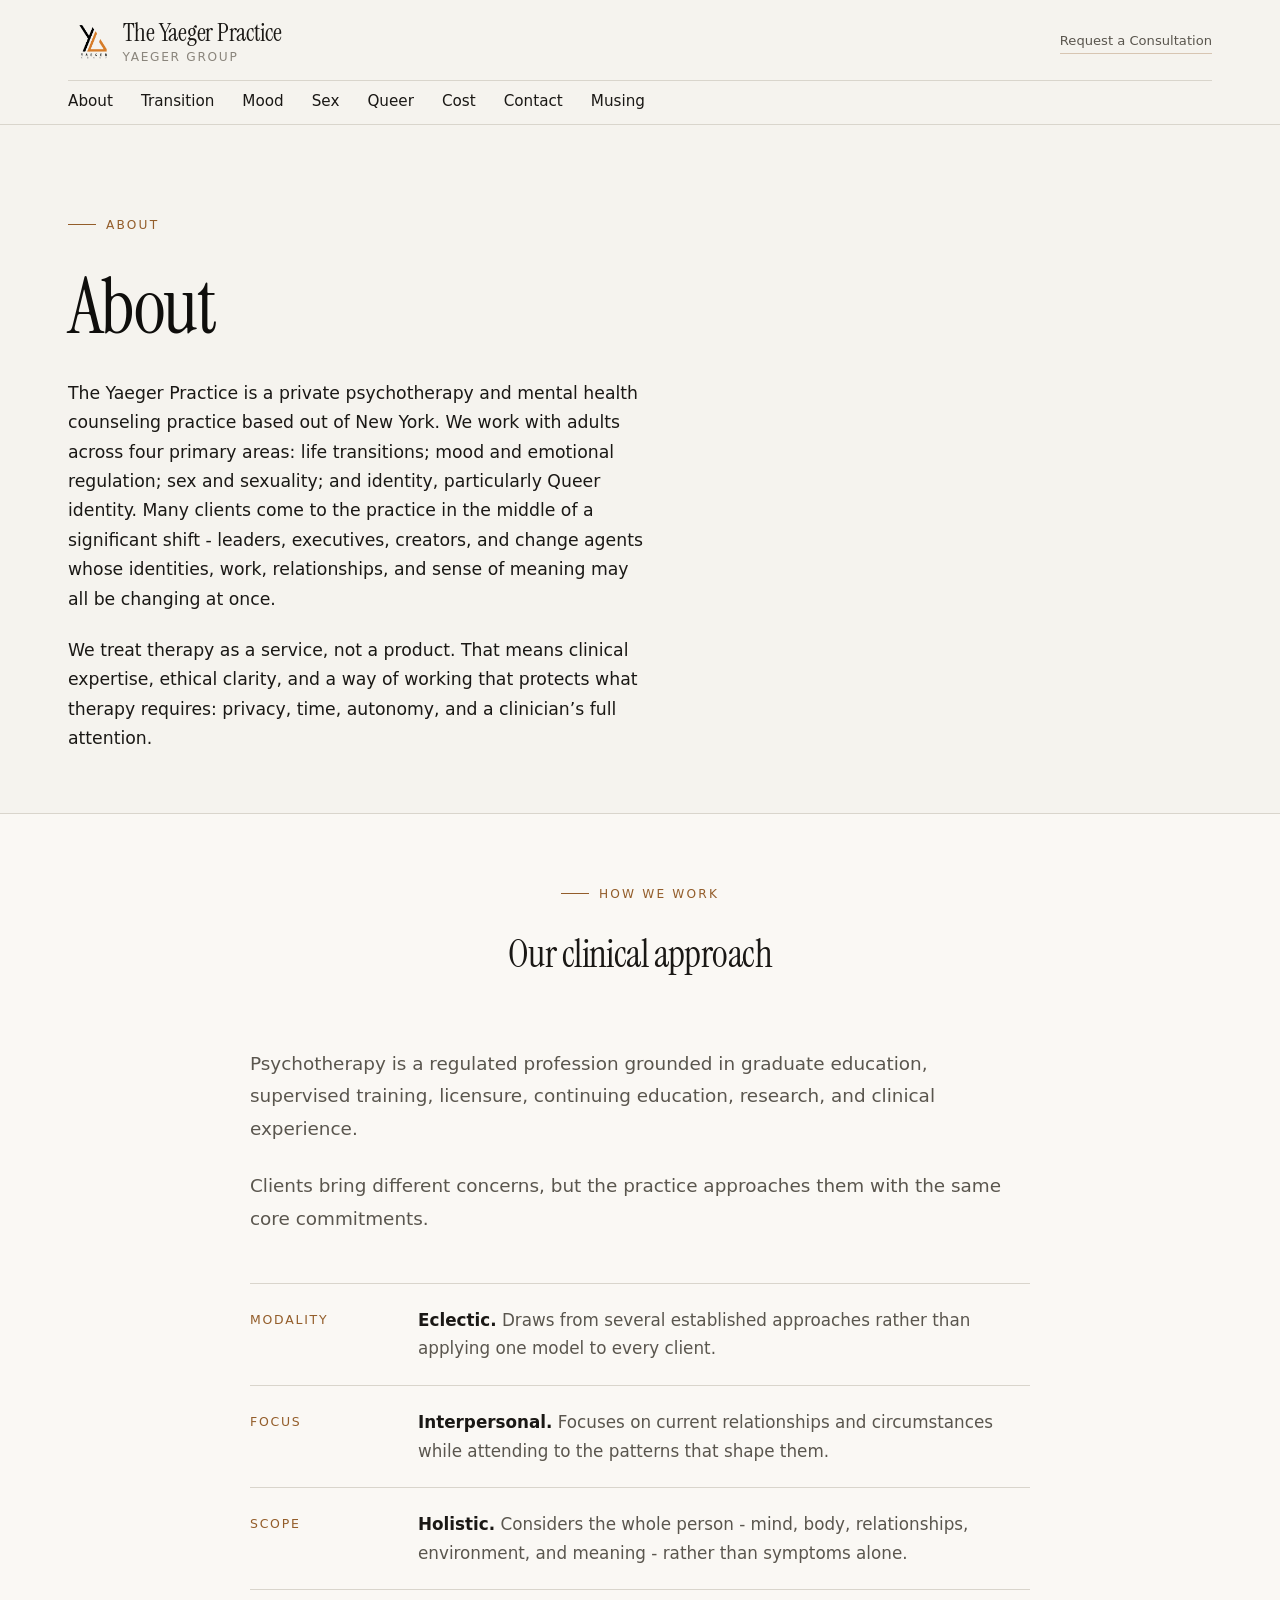
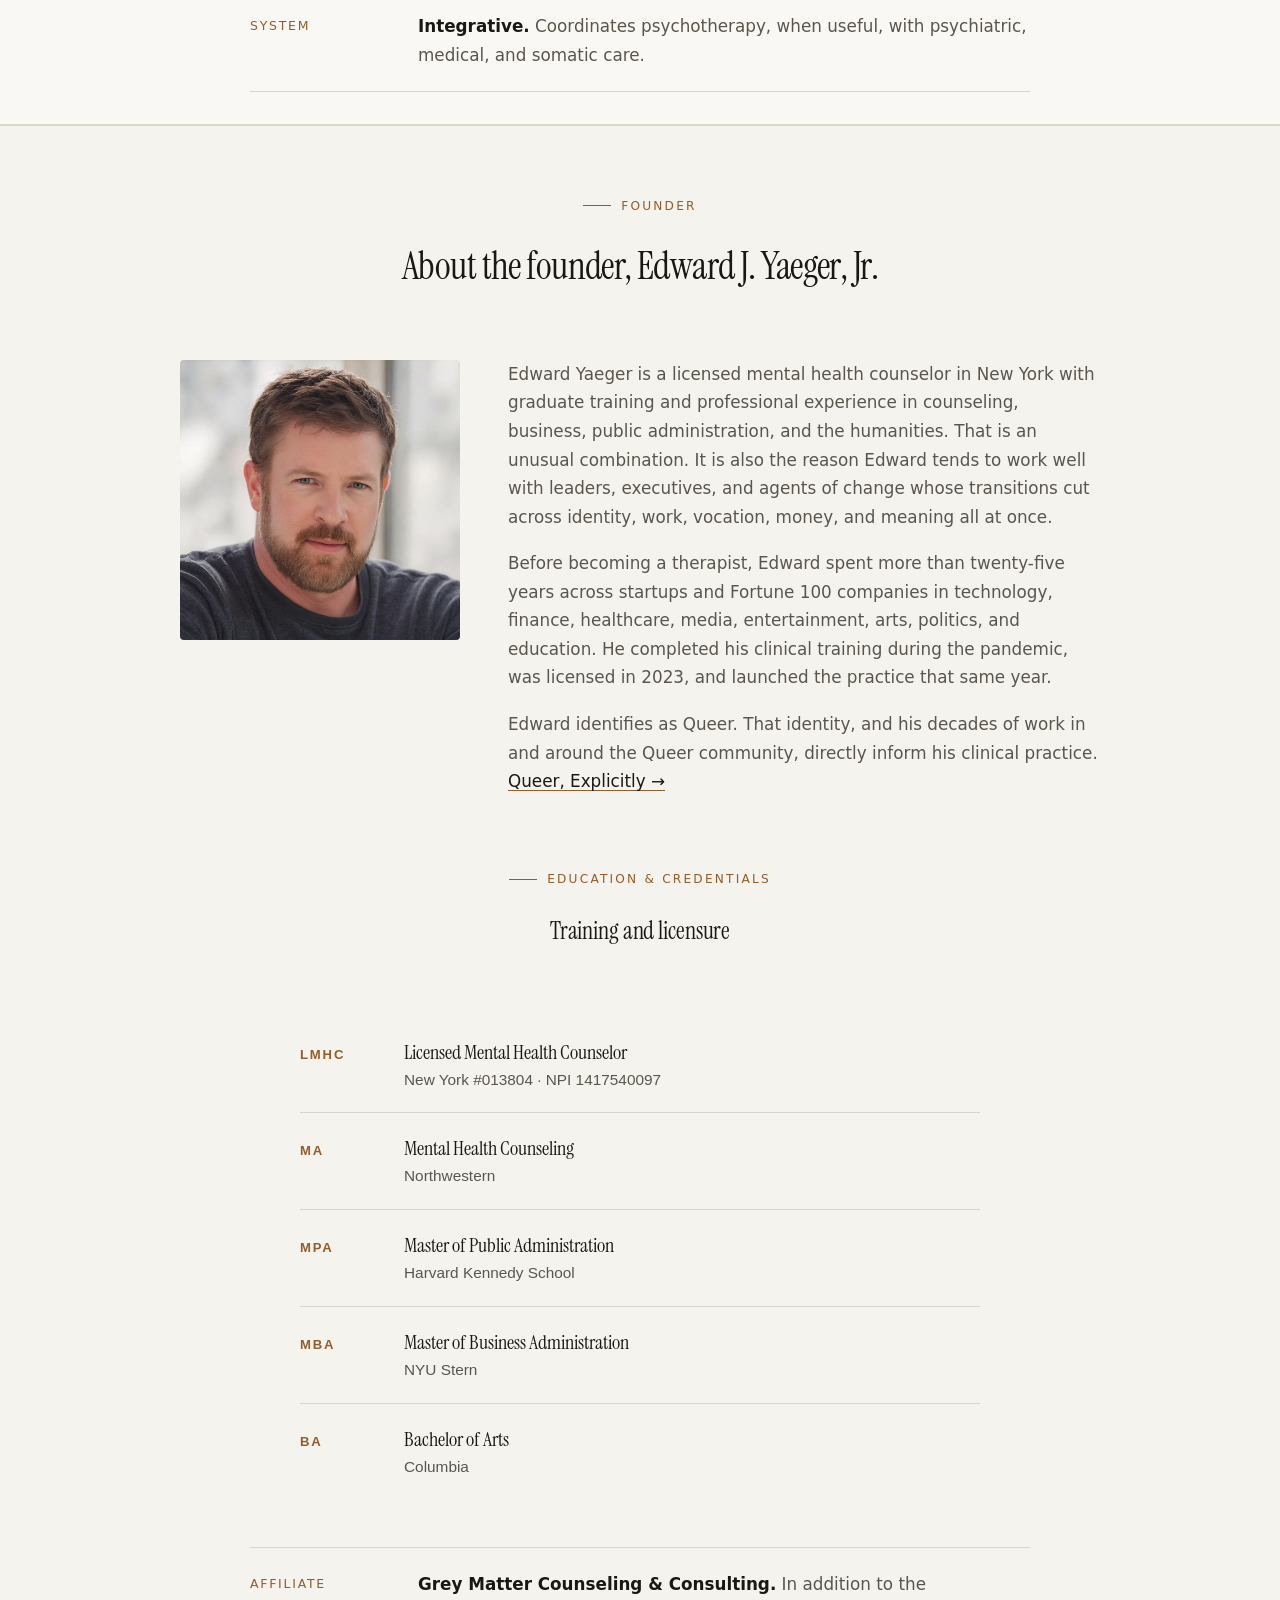
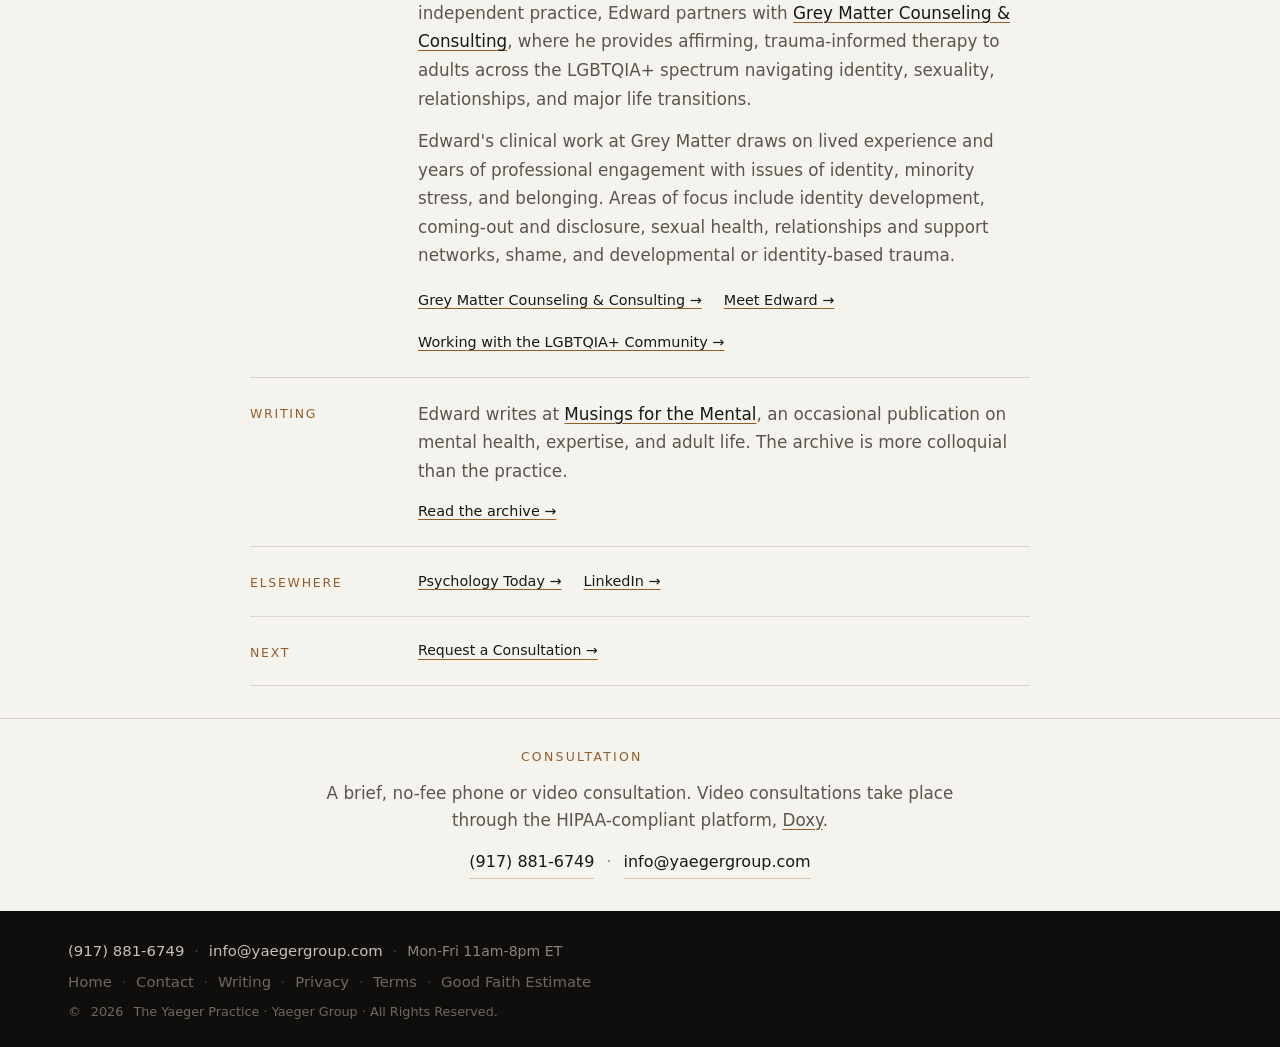
==== about.html @ b8257e5d "Align consultation and insurance copy" ====
<!DOCTYPE html>
<html lang="en">
<head>
  <meta charset="UTF-8">
  <meta name="viewport" content="width=device-width, initial-scale=1.0">

  <title>Edward J. Yaeger, Jr., LMHC | The Yaeger Practice</title>
  <meta name="description" content="Edward J. Yaeger, Jr., LMHC, MBA, MPA, MA - licensed mental health counselor in New York. Founder of The Yaeger Practice. Bio, education, and credentials.">
  <meta name="author" content="Edward J. Yaeger, Jr., LMHC, The Yaeger Practice">
  <meta name="robots" content="index, follow, max-image-preview:large">
  <link rel="canonical" href="https://www.theyaegerpractice.com/about/">

  <meta property="og:type" content="profile">
  <meta property="og:url" content="https://www.theyaegerpractice.com/about/">
  <meta property="og:title" content="Edward J. Yaeger, Jr., LMHC | The Yaeger Practice">
  <meta property="og:description" content="Edward J. Yaeger, Jr., LMHC, MBA, MPA, MA. Licensed mental health counselor in New York. Founder of The Yaeger Practice.">
  <meta property="og:site_name" content="The Yaeger Practice">
  <meta property="og:locale" content="en_US">

  <meta name="twitter:card" content="summary_large_image">
  <meta name="twitter:title" content="Edward J. Yaeger, Jr., LMHC | The Yaeger Practice">
  <meta name="twitter:description" content="Edward J. Yaeger, Jr., LMHC, MBA, MPA, MA. Licensed mental health counselor in New York.">

  <link rel="icon" type="image/png" href="assets/logo.png">

  <link rel="preconnect" href="https://fonts.googleapis.com">
  <link rel="preconnect" href="https://fonts.gstatic.com" crossorigin>
  <link href="https://fonts.googleapis.com/css2?family=Instrument+Serif:ital@0;1&display=swap" rel="stylesheet">
  <link href="https://api.fontshare.com/v2/css?f[]=satoshi@400,500,700&display=swap" rel="stylesheet">

  <script type="application/ld+json">
  {
    "@context": "https://schema.org",
    "@type": "Person",
    "name": "Edward J. Yaeger, Jr.",
    "honorificSuffix": "LMHC, MBA, MPA, MA",
    "jobTitle": "Licensed Mental Health Counselor",
    "worksFor": { "@type": "MedicalBusiness", "name": "The Yaeger Practice", "url": "https://www.theyaegerpractice.com/" },
    "image": "https://www.theyaegerpractice.com/assets/portrait.jpg",
    "url": "https://www.theyaegerpractice.com/about/",
    "telephone": "+1-917-881-6749",
    "email": "info@yaegergroup.com",
    "sameAs": [
      "https://www.yaegergroup.com/",
      "https://edwardyaeger.substack.com/",
      "https://www.linkedin.com/in/edwardyaeger/",
      "https://www.psychologytoday.com/us/therapists/edward-joseph-yaeger-jr-white-plains-ny/767042",
      "https://www.greymattercounseling.com/edward",
      "https://npiregistry.cms.hhs.gov/provider-view/1417540097"
    ],
    "alumniOf": [
      { "@type": "CollegeOrUniversity", "name": "Northwestern University" },
      { "@type": "CollegeOrUniversity", "name": "Harvard Kennedy School" },
      { "@type": "CollegeOrUniversity", "name": "New York University" },
      { "@type": "CollegeOrUniversity", "name": "Columbia University" }
    ]
  }
  </script>

  <style>
    @import url('assets/site.css');

    /* ===== ABOUT PAGE ===== */
    .about-hero {
      padding: 80px 0 60px;
    }
    .about-hero .hero-grid {
      align-items: center;
    }
    .about-bio p {
      font-size: 1.08rem;
      line-height: 1.7;
      color: var(--color-text);
      margin: 0 0 22px;
    }
    .credentials-section {
      padding: 60px 0 32px;
    }
    .credentials-list {
      max-width: 680px;
      margin: 0 auto;
    }
    .credentials-list dl {
      margin: 0;
      padding: 0;
    }
    .credentials-list .cred-row {
      display: grid;
      grid-template-columns: 80px 1fr;
      gap: 24px;
      padding: 22px 0;
      border-bottom: 1px solid var(--color-divider);
      align-items: baseline;
    }
    .credentials-list .cred-row:last-child {
      border-bottom: none;
    }
    .credentials-list dt {
      font-family: 'Satoshi', sans-serif;
      font-size: 0.82rem;
      font-weight: 700;
      letter-spacing: 0.14em;
      text-transform: uppercase;
      color: var(--color-primary, #935d2a);
    }
    .credentials-list dd {
      margin: 0;
      font-family: 'Instrument Serif', serif;
      font-size: 1.25rem;
      line-height: 1.35;
      color: var(--color-text);
    }
    .credentials-list dd .cred-detail {
      display: block;
      font-family: 'Satoshi', sans-serif;
      font-size: 0.96rem;
      color: var(--color-text-muted);
      margin-top: 4px;
    }
  </style>
</head>

<body>
  <a href="#main" class="skip-link">Skip to content</a>

  <header class="site-header" role="banner">
    <div class="nav">
      <div class="nav-top">
      <div class="brand">
        <a href="index.html" aria-label="The Yaeger Practice home" class="brand-logo-link" style="display:inline-flex; align-items:center;"><img src="assets/logo.png" alt="Yaeger Group"></a>
        <span class="brand-text">
          <a href="index.html" class="brand-practice">The Yaeger Practice</a>
          <a href="https://yaegergroup.com/" class="brand-sublink" target="_blank" rel="noopener">Yaeger Group</a>
        </span>
      </div>
        <a href="contact.html" class="nav-cta">Request a Consultation</a>
      </div>
      <nav class="nav-links" aria-label="Primary">
        <a href="about.html" aria-current="page">About</a>
        <a href="transitions.html">Transition</a>
        <a href="mood.html">Mood</a>
        <a href="sex.html">Sex</a>
        <a href="queer-therapy-new-york.html">Queer</a>
        <a href="fees.html">Cost</a>
        <a href="contact.html">Contact</a>
        <a href="musing.html">Musing</a>
      </nav>
    </div>
  </header>

  <main id="main">
    <!-- HERO -->
    <section class="hero about-hero" aria-labelledby="about-heading">
      <div class="container hero-grid">
        <div>
          <span class="eyebrow">About</span>
          <h1 id="about-heading">About</h1>
          <div class="about-bio" style="margin-top: 28px;">
            <p>
              The Yaeger Practice is a private psychotherapy and mental health counseling practice based out of New York. We work with adults across four primary areas: life transitions; mood and emotional regulation; sex and sexuality; and identity, particularly Queer identity. Many clients come to the practice in the middle of a significant shift - leaders, executives, creators, and change agents whose identities, work, relationships, and sense of meaning may all be changing at once.
            </p>
            <p style="margin-bottom: 0;">
              We treat therapy as a service, not a product. That means clinical expertise, ethical clarity, and a way of working that protects what therapy requires: privacy, time, autonomy, and a clinician’s full attention.
            </p>
          </div>
        </div>
        <div class="hero-visual about-hero-visual">
          <img src="assets/about-hero.png" alt="" role="presentation" class="about-hero-image" style="width: 130%; max-width: 640px; height: auto; display: block; margin-left: auto; transform: translateX(8%); transform-origin: right center;">
        </div>
      </div>
    </section>

    <!-- HOW WE WORK -->
    <section id="how" class="section-alt credentials-section" aria-labelledby="how-heading">
      <div class="container">
        <div class="section-header centered">
          <span class="eyebrow" style="justify-content: center;">How We Work</span>
          <h2 id="how-heading">Our clinical approach</h2>
        </div>

        <div class="approach-prose">
          <p>
            Psychotherapy is a regulated profession grounded in graduate education, supervised training, licensure, continuing education, research, and clinical experience.
          </p>
          <p>
            Clients bring different concerns, but the practice approaches them with the same core commitments.
          </p>
        </div>

        <dl class="approach-defs">
          <div class="approach-def">
            <dt>Modality</dt>
            <dd><strong>Eclectic.</strong> Draws from several established approaches rather than applying one model to every client.</dd>
          </div>
          <div class="approach-def">
            <dt>Focus</dt>
            <dd><strong>Interpersonal.</strong> Focuses on current relationships and circumstances while attending to the patterns that shape them.</dd>
          </div>
          <div class="approach-def">
            <dt>Scope</dt>
            <dd><strong>Holistic.</strong> Considers the whole person - mind, body, relationships, environment, and meaning - rather than symptoms alone.</dd>
          </div>
          <div class="approach-def">
            <dt>System</dt>
            <dd><strong>Integrative.</strong> Coordinates psychotherapy, when useful, with psychiatric, medical, and somatic care.</dd>
          </div>
        </dl>
      </div>
    </section>

    <!-- ABOUT THE FOUNDER -->
    <section id="founder" class="credentials-section" aria-labelledby="founder-heading">
      <div class="container">
        <div class="section-header centered">
          <span class="eyebrow" style="justify-content: center;">Founder</span>
          <h2 id="founder-heading">About the founder, Edward J. Yaeger, Jr.</h2>
        </div>

        <div class="founder-grid" style="max-width: 920px; margin: 40px auto 0; display: grid; grid-template-columns: 280px 1fr; gap: 48px; align-items: start;">
          <div class="founder-portrait">
            <img src="assets/portrait.jpg" alt="Edward J. Yaeger, Jr., LMHC" style="width: 100%; height: auto; display: block; border-radius: 4px;">
          </div>
          <div class="founder-bio">
            <p style="margin: 0 0 18px; font-size: 1.05rem; line-height: 1.7; color: var(--color-text-muted);">
              Edward Yaeger is a licensed mental health counselor in New York with graduate training and professional experience in counseling, business, public administration, and the humanities. That is an unusual combination. It is also the reason Edward tends to work well with leaders, executives, and agents of change whose transitions cut across identity, work, vocation, money, and meaning all at once.
            </p>
            <p style="margin: 0 0 18px; font-size: 1.05rem; line-height: 1.7; color: var(--color-text-muted);">
              Before becoming a therapist, Edward spent more than twenty-five years across startups and Fortune 100 companies in technology, finance, healthcare, media, entertainment, arts, politics, and education. He completed his clinical training during the pandemic, was licensed in 2023, and launched the practice that same year.
            </p>
            <p style="margin: 0; font-size: 1.05rem; line-height: 1.7; color: var(--color-text-muted);">
              Edward identifies as Queer. That identity, and his decades of work in and around the Queer community, directly inform his clinical practice. <a href="queer-therapy-new-york.html" style="color: var(--color-text); text-decoration: underline; text-decoration-color: var(--color-primary); text-underline-offset: 3px;">Queer, Explicitly <span aria-hidden="true">&rarr;</span></a>
            </p>
          </div>
        </div>

        <div class="section-header centered" style="margin-top: 64px;">
          <span class="eyebrow" style="justify-content: center;">Education &amp; Credentials</span>
          <h3 id="creds-heading" style="font-size: 1.5rem;">Training and licensure</h3>
        </div>

        <div class="credentials-list">
          <dl>
            <div class="cred-row">
              <dt>LMHC</dt>
              <dd>Licensed Mental Health Counselor<span class="cred-detail">New York #013804 &middot; NPI 1417540097</span></dd>
            </div>
            <div class="cred-row">
              <dt>MA</dt>
              <dd>Mental Health Counseling<span class="cred-detail">Northwestern</span></dd>
            </div>
            <div class="cred-row">
              <dt>MPA</dt>
              <dd>Master of Public Administration<span class="cred-detail">Harvard Kennedy School</span></dd>
            </div>
            <div class="cred-row">
              <dt>MBA</dt>
              <dd>Master of Business Administration<span class="cred-detail">NYU Stern</span></dd>
            </div>
            <div class="cred-row">
              <dt>BA</dt>
              <dd>Bachelor of Arts<span class="cred-detail">Columbia</span></dd>
            </div>
          </dl>
        </div>

        <div class="approach-affiliate-row" style="max-width: 780px; margin: 48px auto 0; display: grid; grid-template-columns: 140px 1fr; gap: 28px; padding: 22px 0; border-top: 1px solid var(--color-divider);">
          <span style="font-family: var(--font-body); font-size: 0.78rem; letter-spacing: 0.14em; text-transform: uppercase; color: var(--color-primary); font-weight: 500; padding-top: 4px;">Affiliate</span>
          <div style="font-size: 1.05rem; line-height: 1.7; color: var(--color-text-muted);">
            <p style="margin: 0 0 14px;"><strong style="color: var(--color-text); font-weight: 600;">Grey Matter Counseling &amp; Consulting.</strong> In addition to the independent practice, Edward partners with <a href="https://www.greymattercounseling.com/edward" target="_blank" rel="noopener" style="color: var(--color-text); text-decoration: underline; text-decoration-color: var(--color-primary); text-underline-offset: 3px;">Grey Matter Counseling &amp; Consulting</a>, where he provides affirming, trauma-informed therapy to adults across the LGBTQIA+ spectrum navigating identity, sexuality, relationships, and major life transitions.</p>
            <p style="margin: 0 0 18px;">Edward's clinical work at Grey Matter draws on lived experience and years of professional engagement with issues of identity, minority stress, and belonging. Areas of focus include identity development, coming-out and disclosure, sexual health, relationships and support networks, shame, and developmental or identity-based trauma.</p>
            <p style="margin: 0; display: flex; flex-wrap: wrap; gap: 18px 22px; font-size: 0.9rem;">
              <a href="https://www.greymattercounseling.com/edward" target="_blank" rel="noopener" style="color: var(--color-text); text-decoration: underline; text-decoration-color: var(--color-primary); text-underline-offset: 3px;">Grey Matter Counseling &amp; Consulting <span aria-hidden="true">&rarr;</span></a>
              <a href="https://www.greymattercounseling.com/blog/meet-edward" target="_blank" rel="noopener" style="color: var(--color-text); text-decoration: underline; text-decoration-color: var(--color-primary); text-underline-offset: 3px;">Meet Edward <span aria-hidden="true">&rarr;</span></a>
              <a href="https://www.greymattercounseling.com/blog/working-with-the-lgbtqia-community" target="_blank" rel="noopener" style="color: var(--color-text); text-decoration: underline; text-decoration-color: var(--color-primary); text-underline-offset: 3px;">Working with the LGBTQIA+ Community <span aria-hidden="true">&rarr;</span></a>
            </p>
          </div>
        </div>

        <div class="approach-writing-row" style="max-width: 780px; margin: 0 auto; display: grid; grid-template-columns: 140px 1fr; gap: 28px; padding: 22px 0; border-top: 1px solid var(--color-divider);">
          <span style="font-family: var(--font-body); font-size: 0.78rem; letter-spacing: 0.14em; text-transform: uppercase; color: var(--color-primary); font-weight: 500; padding-top: 4px;">Writing</span>
          <div style="font-size: 1.05rem; line-height: 1.7; color: var(--color-text-muted);">
            <p style="margin: 0 0 14px;">Edward writes at <a href="musing.html" style="color: var(--color-text); text-decoration: underline; text-decoration-color: var(--color-primary); text-underline-offset: 3px;">Musings for the Mental</a>, an occasional publication on mental health, expertise, and adult life. The archive is more colloquial than the practice.</p>
            <p style="margin: 0; font-size: 0.9rem;">
              <a href="https://edwardyaeger.substack.com/" target="_blank" rel="noopener" style="color: var(--color-text); text-decoration: underline; text-decoration-color: var(--color-primary); text-underline-offset: 3px;">Read the archive <span aria-hidden="true">&rarr;</span></a>
            </p>
          </div>
        </div>

        <div class="approach-elsewhere-row" style="max-width: 780px; margin: 0 auto; display: grid; grid-template-columns: 140px 1fr; gap: 28px; padding: 22px 0; border-top: 1px solid var(--color-divider); border-bottom: 1px solid var(--color-divider);">
          <span style="font-family: var(--font-body); font-size: 0.78rem; letter-spacing: 0.14em; text-transform: uppercase; color: var(--color-primary); font-weight: 500; padding-top: 4px;">Elsewhere</span>
          <div style="font-size: 1.05rem; line-height: 1.7; color: var(--color-text-muted);">
            <p style="margin: 0; display: flex; flex-wrap: wrap; gap: 18px 22px; font-size: 0.9rem;">
              <a href="https://www.psychologytoday.com/us/therapists/edward-joseph-yaeger-jr-white-plains-ny/767042" target="_blank" rel="noopener" style="color: var(--color-text); text-decoration: underline; text-decoration-color: var(--color-primary); text-underline-offset: 3px;">Psychology Today <span aria-hidden="true">&rarr;</span></a>
              <a href="https://www.linkedin.com/in/edwardyaeger/" target="_blank" rel="noopener" style="color: var(--color-text); text-decoration: underline; text-decoration-color: var(--color-primary); text-underline-offset: 3px;">LinkedIn <span aria-hidden="true">&rarr;</span></a>
            </p>
          </div>
        </div>

        <div class="approach-cta-row" style="max-width: 780px; margin: 0 auto; display: grid; grid-template-columns: 140px 1fr; gap: 28px; padding: 22px 0; border-bottom: 1px solid var(--color-divider);">
          <span style="font-family: var(--font-body); font-size: 0.78rem; letter-spacing: 0.14em; text-transform: uppercase; color: var(--color-primary); font-weight: 500; padding-top: 4px;">Next</span>
          <a href="contact.html" style="font-size: 0.88rem; line-height: 1.7; color: var(--color-text); text-decoration: underline; text-decoration-color: var(--color-primary); text-underline-offset: 4px; text-decoration-thickness: 1px;">Request a Consultation <span aria-hidden="true">&rarr;</span></a>
        </div>
      </div>
    </section>

    <!-- CONSULTATION -->
    <section id="book" class="consultation-quiet">
      <div class="container">
        <div class="consultation-inner">
          <p class="consultation-eyebrow">Consultation</p>
          <p class="consultation-body">A brief, no-fee phone or video consultation. Video consultations take place through the HIPAA-compliant platform, <a href="https://doxy.me/edwardy" target="_blank" rel="noopener" style="color: inherit; text-decoration: underline; text-decoration-color: var(--color-primary); text-underline-offset: 3px;">Doxy</a>.</p>
          <p class="consultation-contact">
            <a href="tel:+19178816749">(917) 881-6749</a>
            <span aria-hidden="true">·</span>
            <a href="mailto:info@yaegergroup.com?subject=Consultation%20Request">info@yaegergroup.com</a>
          </p>
        </div>
      </div>
    </section>
  </main>

  <footer role="contentinfo" class="foot-min">
    <div class="container">
      <p class="foot-line foot-contact">
        <a href="tel:+19178816749">(917) 881-6749</a>
        <span aria-hidden="true">·</span>
        <a href="mailto:info@yaegergroup.com">info@yaegergroup.com</a>
        <span aria-hidden="true">·</span>
        Mon-Fri 11am-8pm ET
      </p>
      <p class="foot-line foot-fine">
        <a href="index.html">Home</a>
        <span aria-hidden="true">·</span>
        <a href="contact.html">Contact</a>
        <span aria-hidden="true">·</span>
        <a href="https://edwardyaeger.substack.com/" target="_blank" rel="noopener">Writing</a>
        <span aria-hidden="true">·</span>
        <a href="privacy.html">Privacy</a>
        <span aria-hidden="true">·</span>
        <a href="terms.html">Terms</a>
        <span aria-hidden="true">·</span>
        <a href="good-faith-estimate.html">Good Faith Estimate</a>
      </p>
      <p class="foot-line foot-fine">
        © <span id="year">2026</span> The Yaeger Practice · Yaeger Group · All Rights Reserved.
      </p>
    </div>
  </footer>

  <script>
    document.getElementById('year').textContent = new Date().getFullYear();
  </script>
</body>
</html>
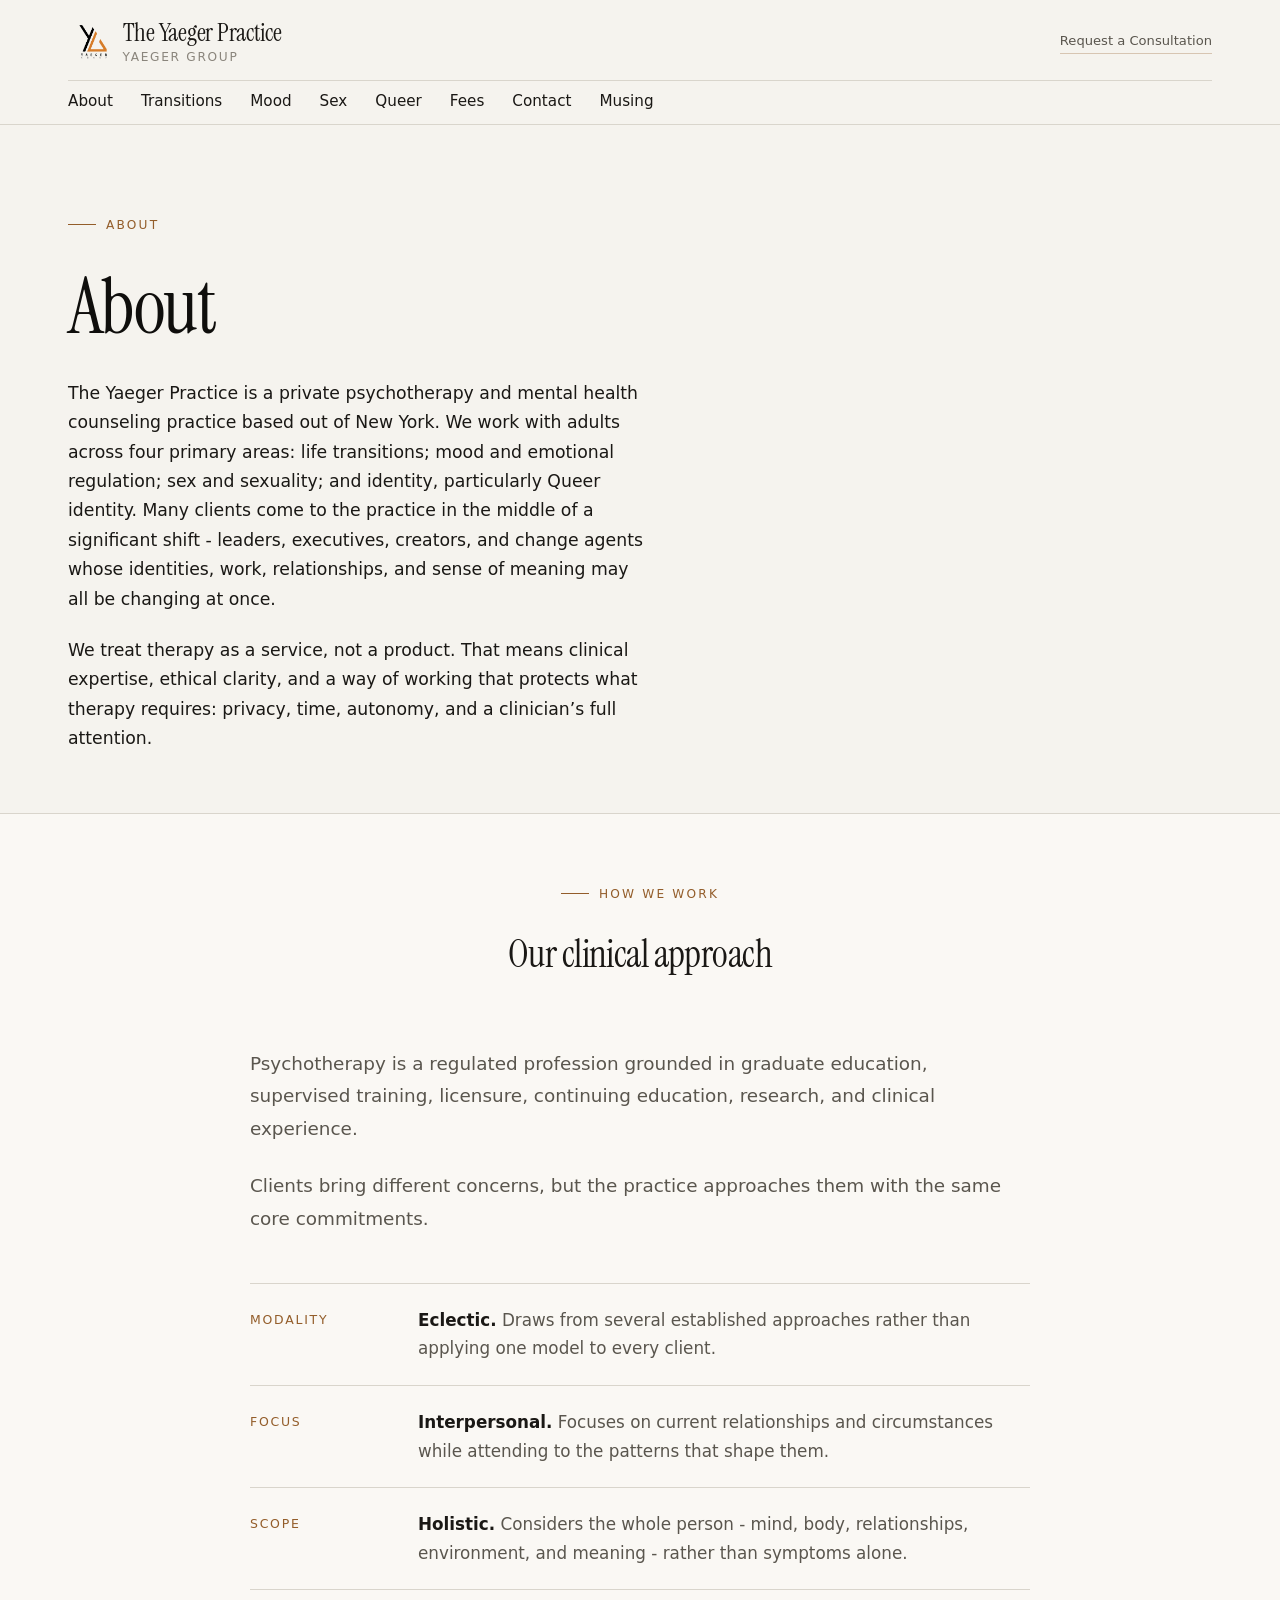
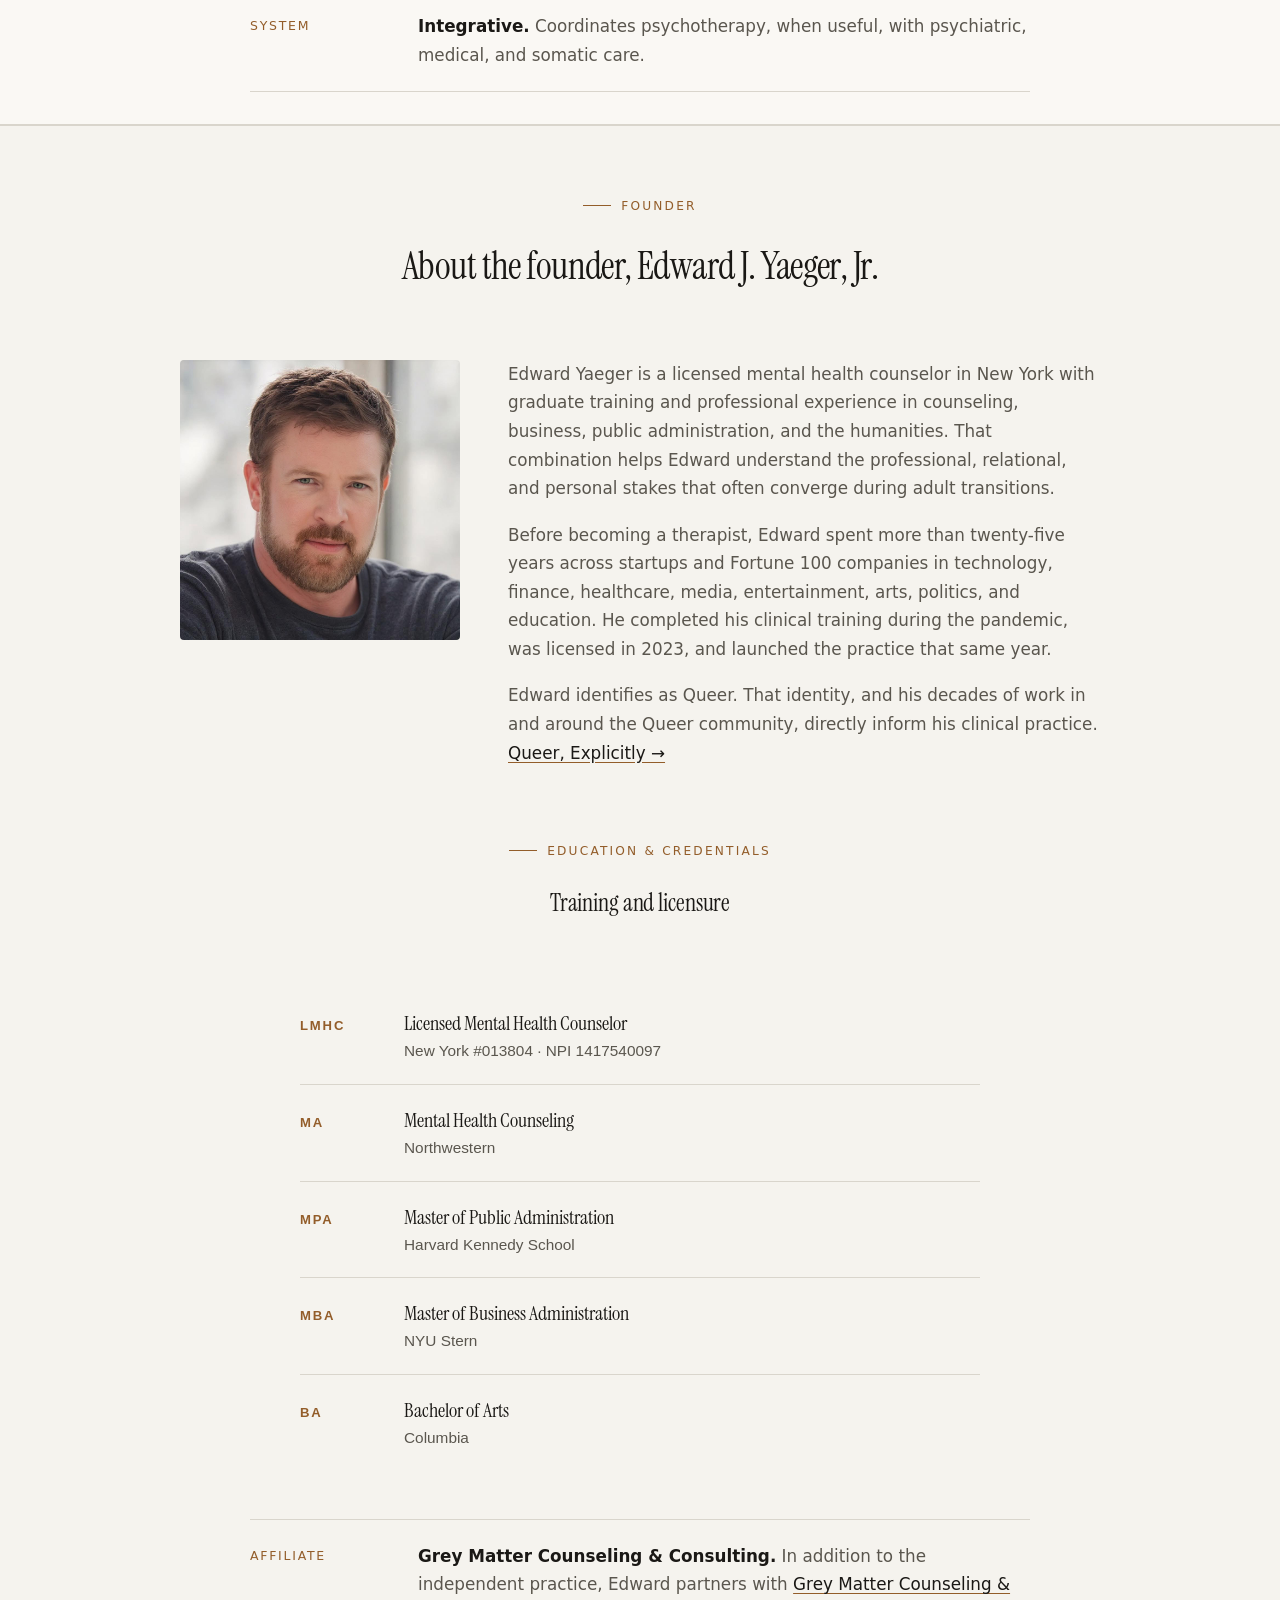
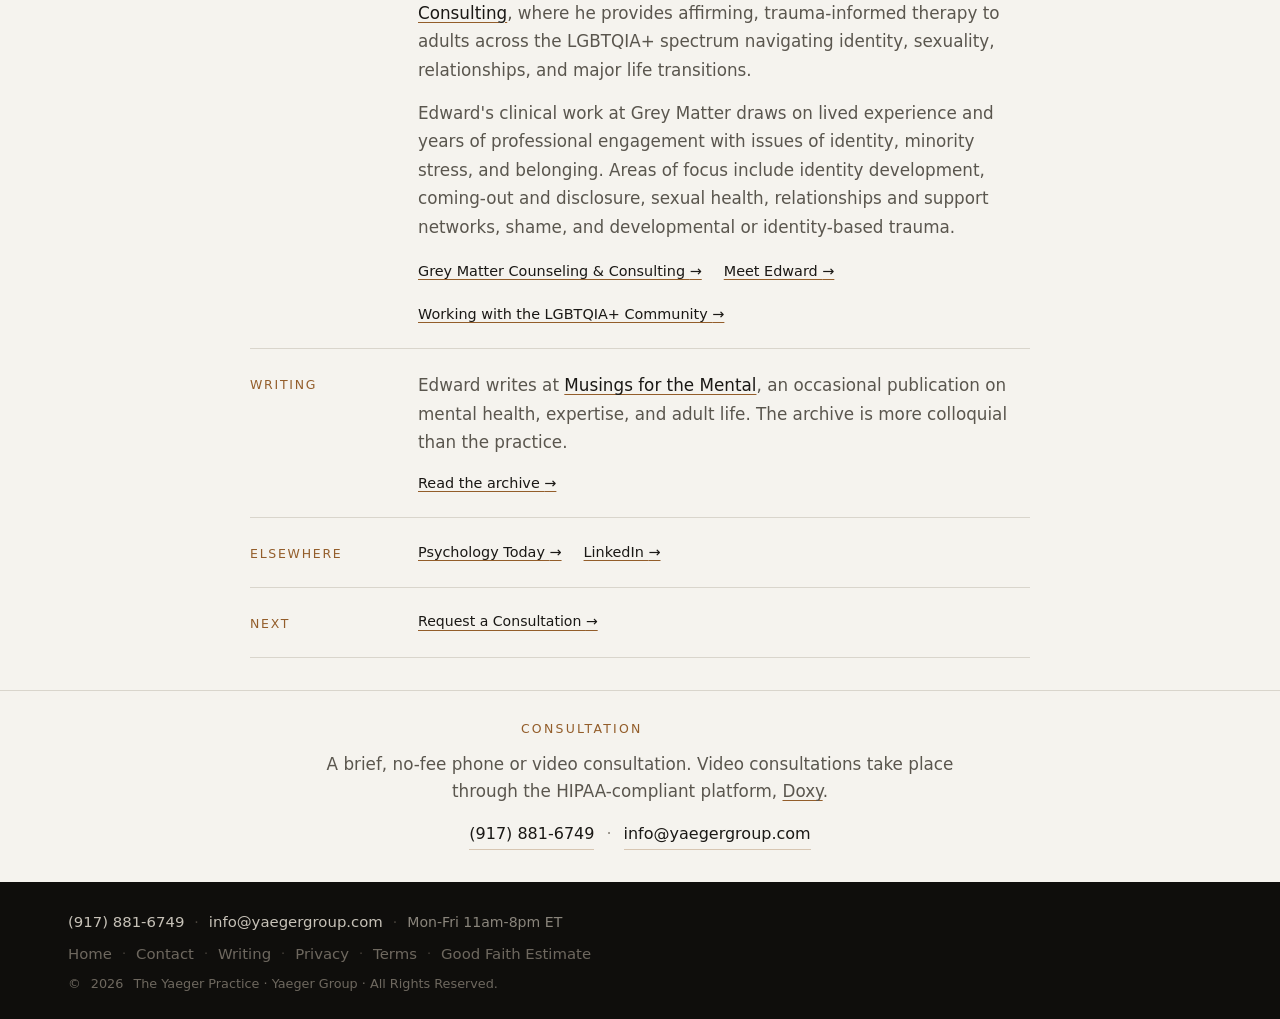
==== commit 11c140e9: "Complete editorial and metadata cleanup" ====
--- a/about.html
+++ b/about.html
@@ -127,7 +127,7 @@
     <div class="nav">
       <div class="nav-top">
       <div class="brand">
-        <a href="index.html" aria-label="The Yaeger Practice home" class="brand-logo-link" style="display:inline-flex; align-items:center;"><img src="assets/logo.png" alt="Yaeger Group"></a>
+        <a href="index.html" aria-label="The Yaeger Practice home" class="brand-logo-link" style="display:inline-flex; align-items:center;"><img src="assets/logo.png" alt=""></a>
         <span class="brand-text">
           <a href="index.html" class="brand-practice">The Yaeger Practice</a>
           <a href="https://yaegergroup.com/" class="brand-sublink" target="_blank" rel="noopener">Yaeger Group</a>
@@ -137,11 +137,11 @@
       </div>
       <nav class="nav-links" aria-label="Primary">
         <a href="about.html" aria-current="page">About</a>
-        <a href="transitions.html">Transition</a>
+        <a href="transitions.html">Transitions</a>
         <a href="mood.html">Mood</a>
         <a href="sex.html">Sex</a>
         <a href="queer-therapy-new-york.html">Queer</a>
-        <a href="fees.html">Cost</a>
+        <a href="fees.html">Fees</a>
         <a href="contact.html">Contact</a>
         <a href="musing.html">Musing</a>
       </nav>
@@ -222,7 +222,7 @@
           </div>
           <div class="founder-bio">
             <p style="margin: 0 0 18px; font-size: 1.05rem; line-height: 1.7; color: var(--color-text-muted);">
-              Edward Yaeger is a licensed mental health counselor in New York with graduate training and professional experience in counseling, business, public administration, and the humanities. That is an unusual combination. It is also the reason Edward tends to work well with leaders, executives, and agents of change whose transitions cut across identity, work, vocation, money, and meaning all at once.
+              Edward Yaeger is a licensed mental health counselor in New York with graduate training and professional experience in counseling, business, public administration, and the humanities. That combination helps Edward understand the professional, relational, and personal stakes that often converge during adult transitions.
             </p>
             <p style="margin: 0 0 18px; font-size: 1.05rem; line-height: 1.7; color: var(--color-text-muted);">
               Before becoming a therapist, Edward spent more than twenty-five years across startups and Fortune 100 companies in technology, finance, healthcare, media, entertainment, arts, politics, and education. He completed his clinical training during the pandemic, was licensed in 2023, and launched the practice that same year.
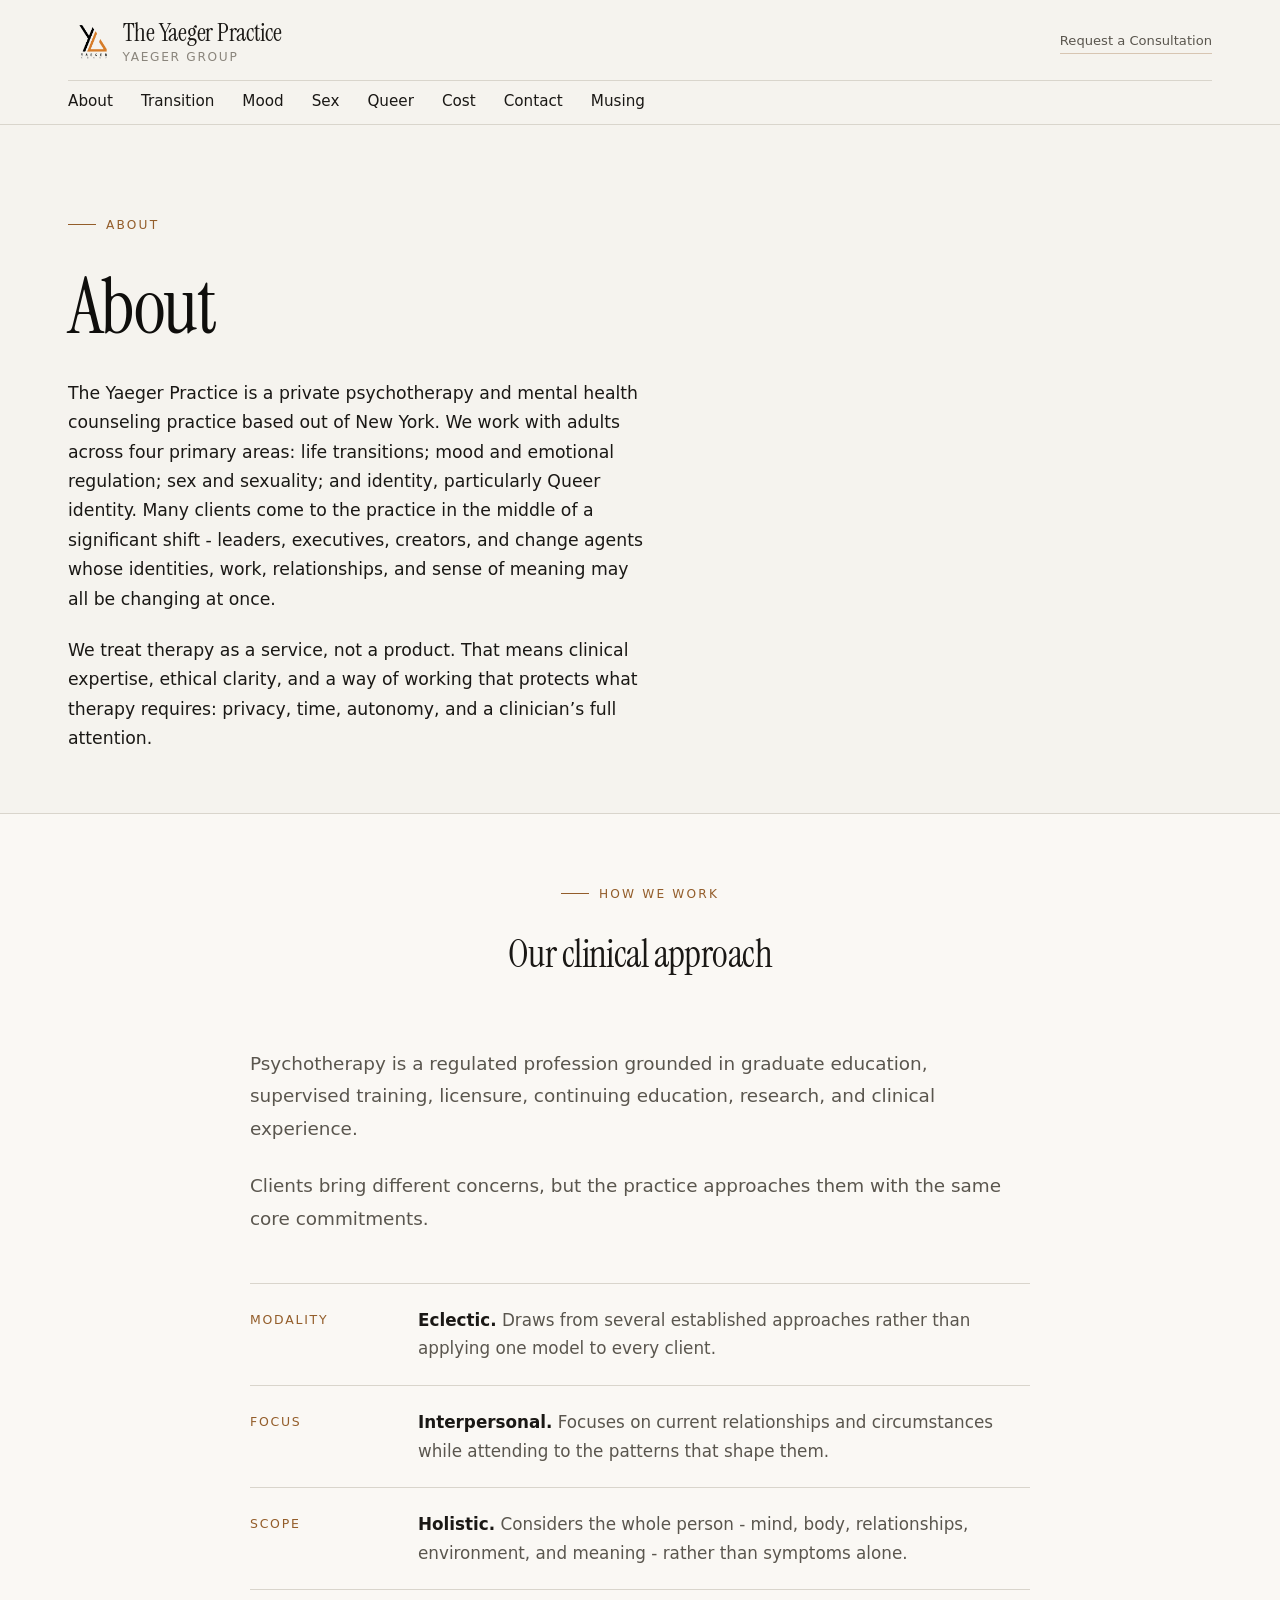
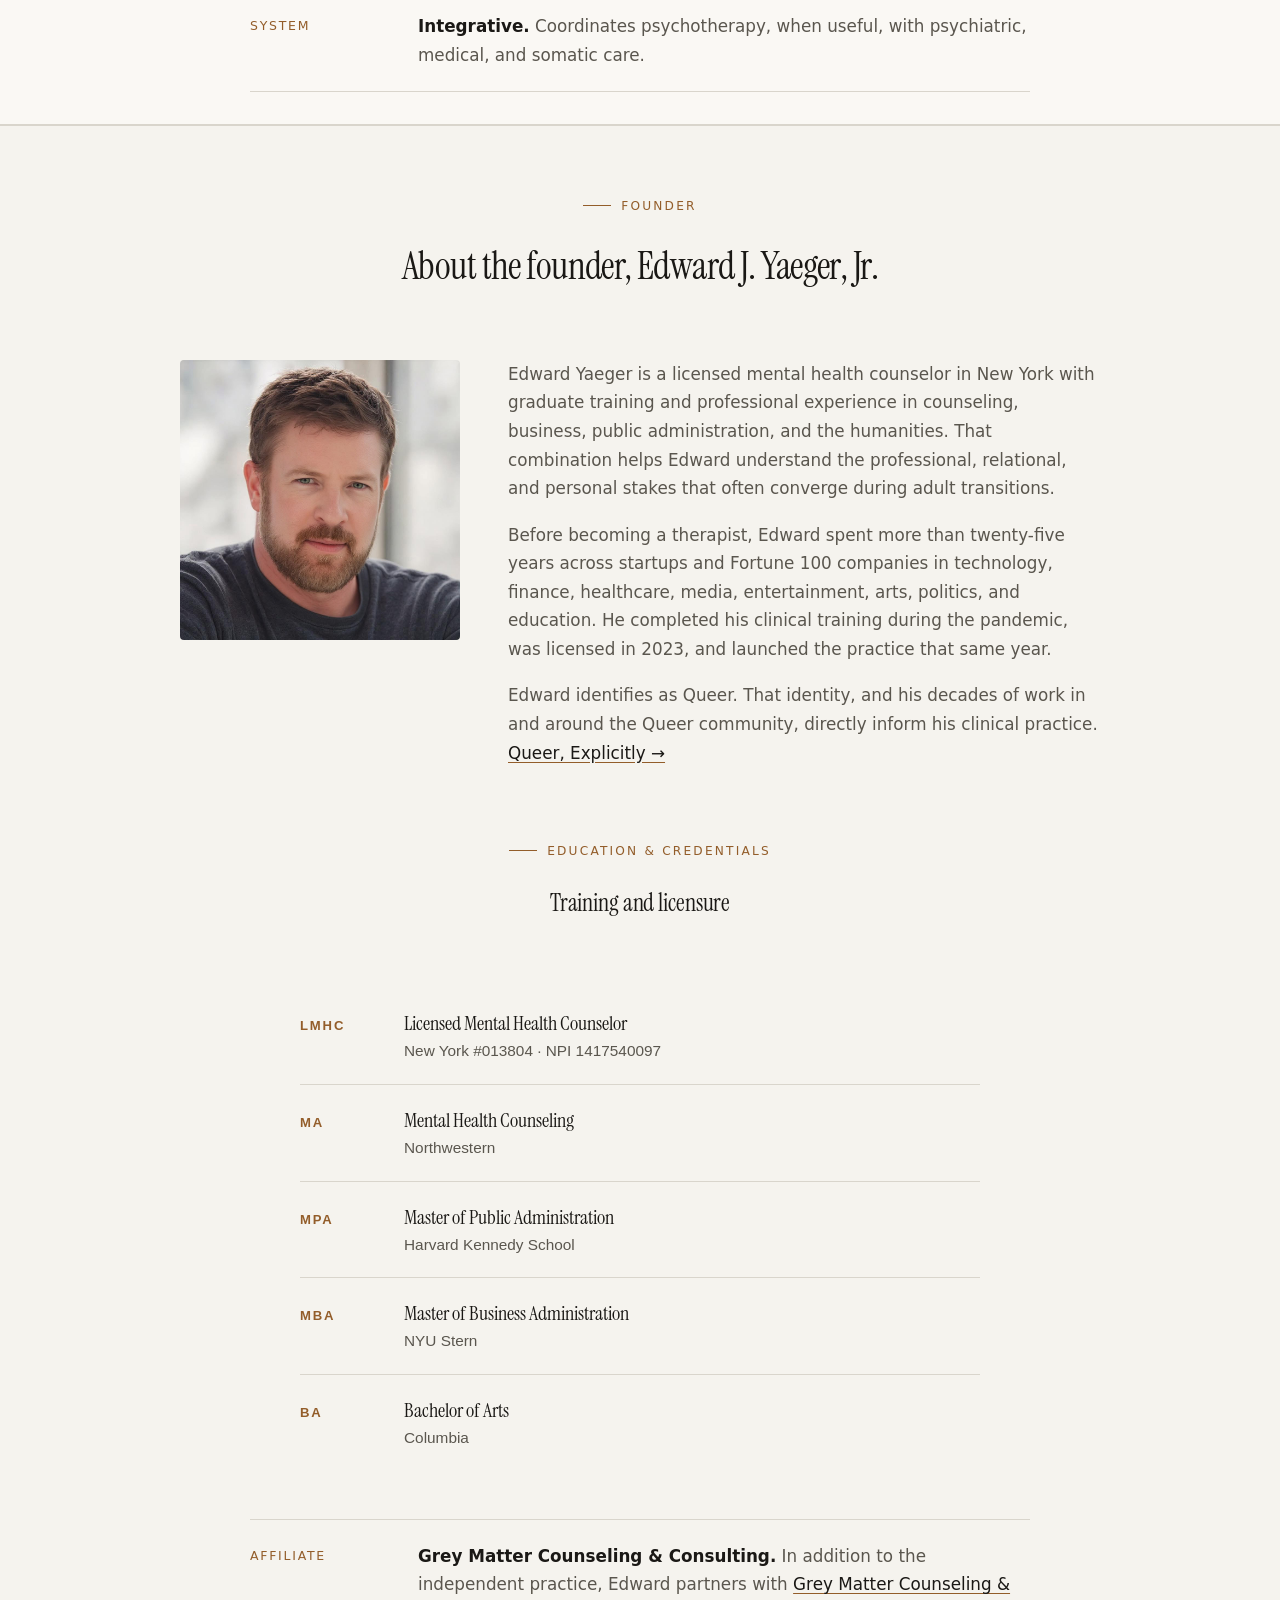
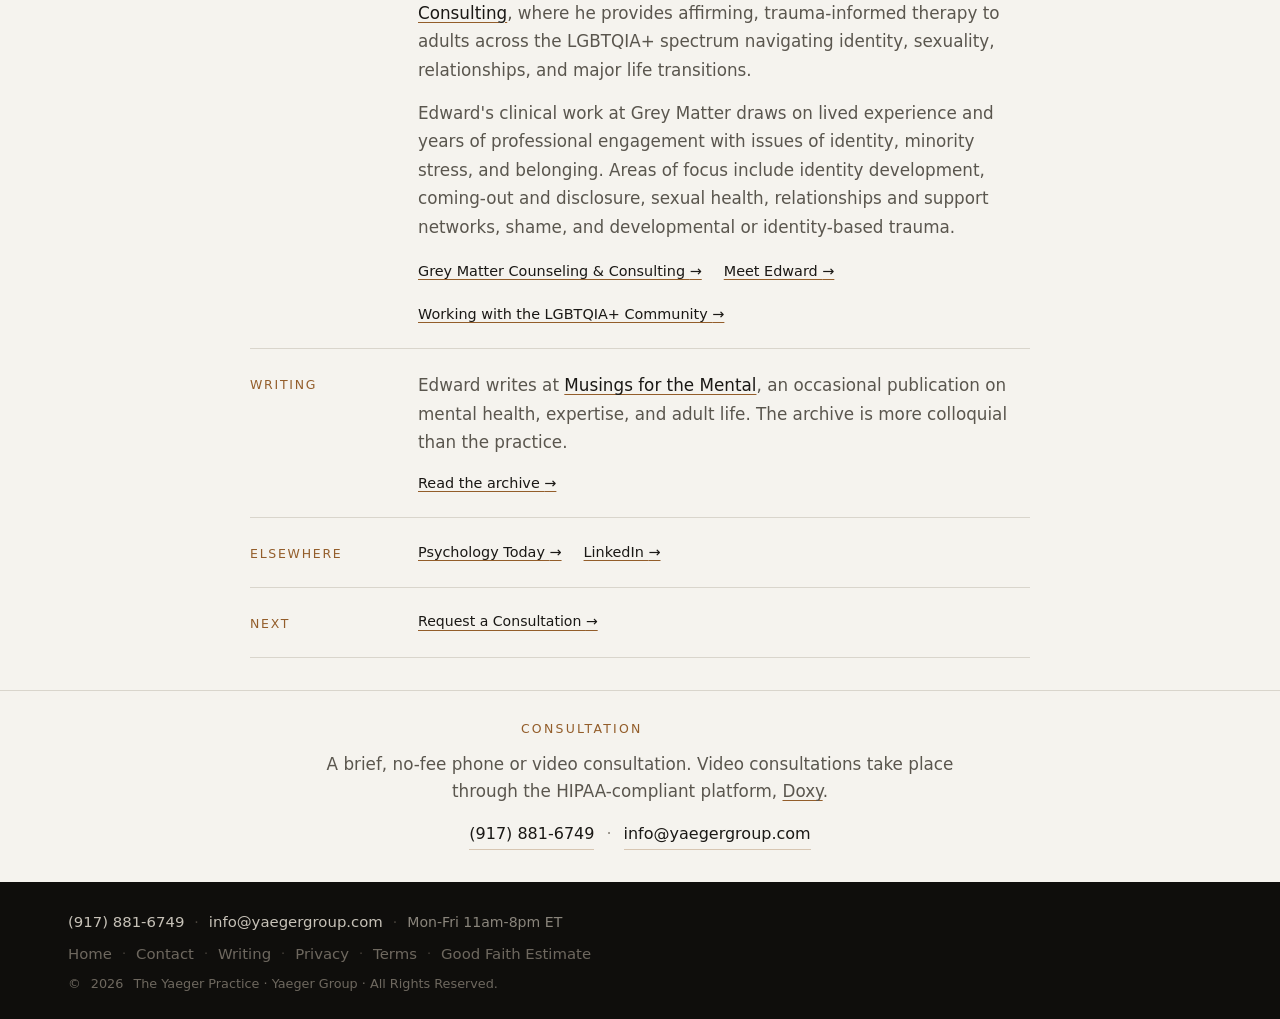
==== commit 95f5d736: "Restore singular navigation and soften policy promises" ====
--- a/about.html
+++ b/about.html
@@ -137,11 +137,11 @@
       </div>
       <nav class="nav-links" aria-label="Primary">
         <a href="about.html" aria-current="page">About</a>
-        <a href="transitions.html">Transitions</a>
+        <a href="transitions.html">Transition</a>
         <a href="mood.html">Mood</a>
         <a href="sex.html">Sex</a>
         <a href="queer-therapy-new-york.html">Queer</a>
-        <a href="fees.html">Fees</a>
+        <a href="fees.html">Cost</a>
         <a href="contact.html">Contact</a>
         <a href="musing.html">Musing</a>
       </nav>
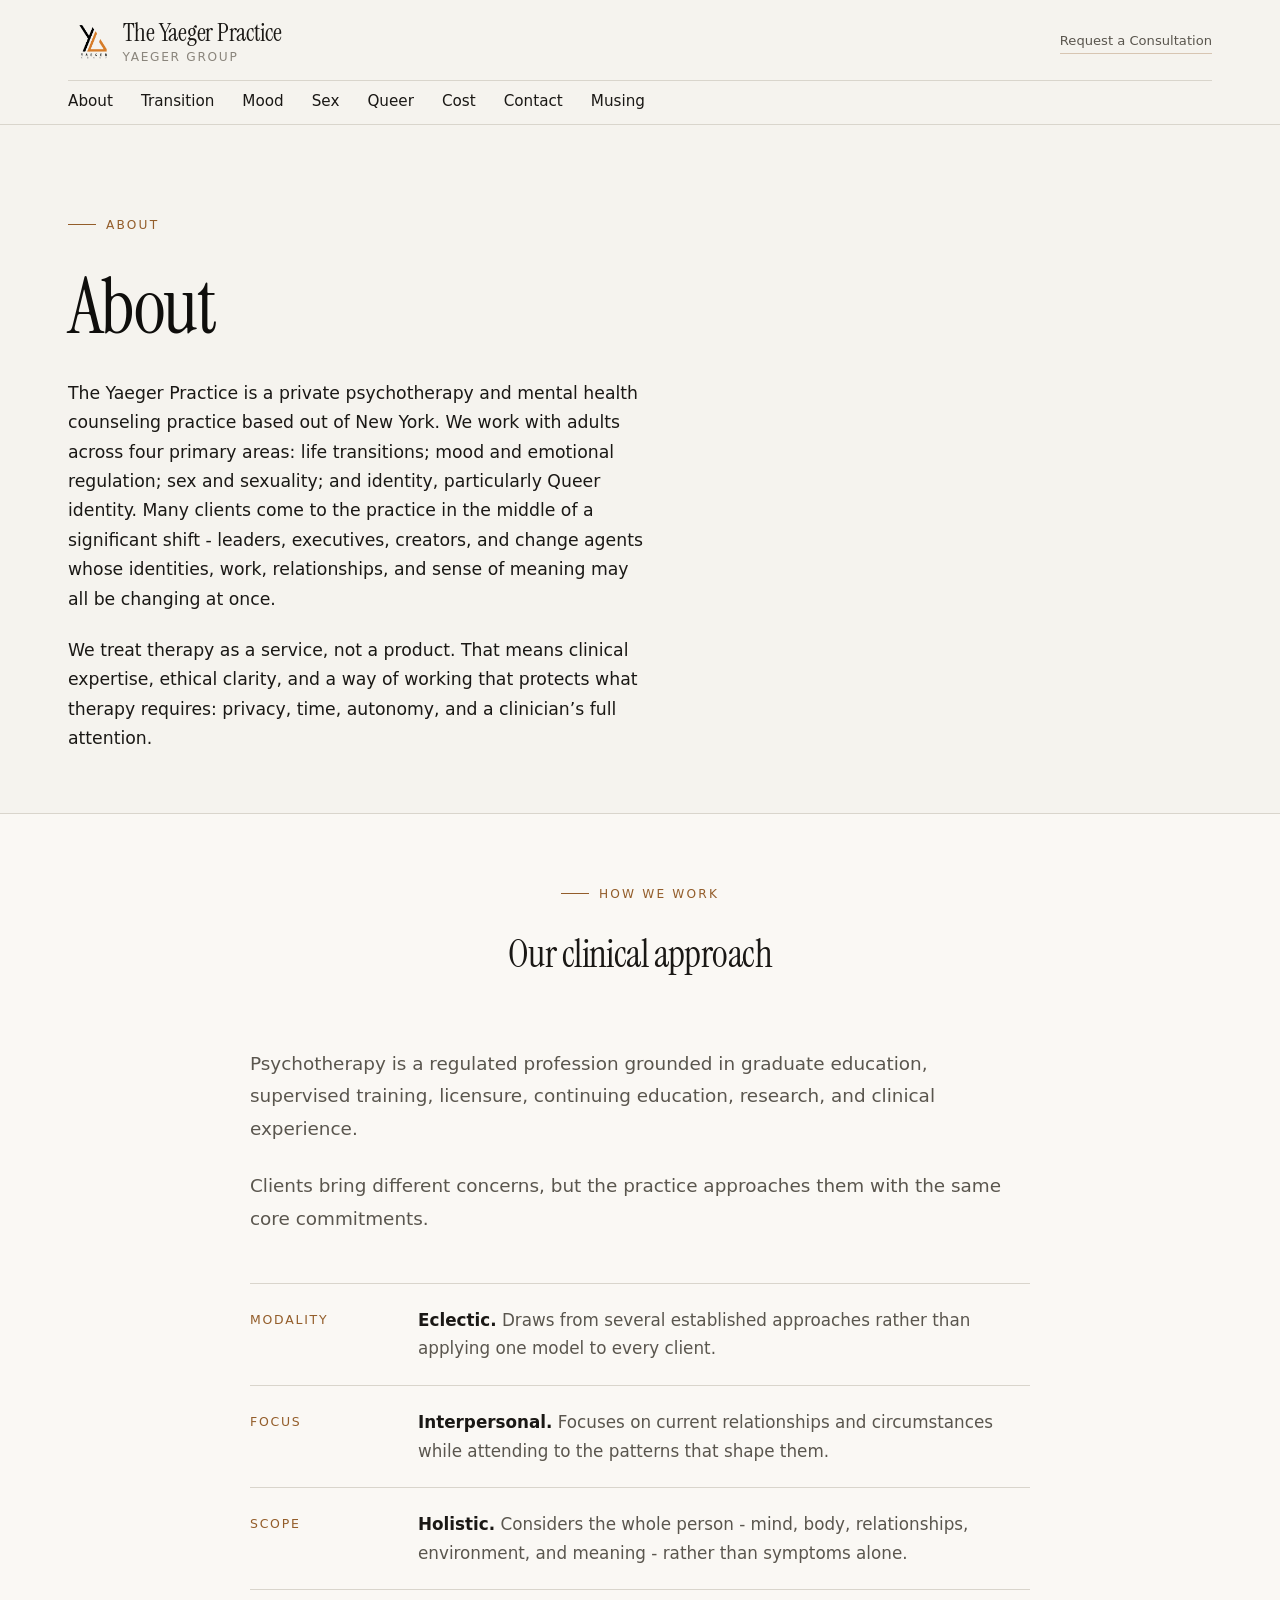
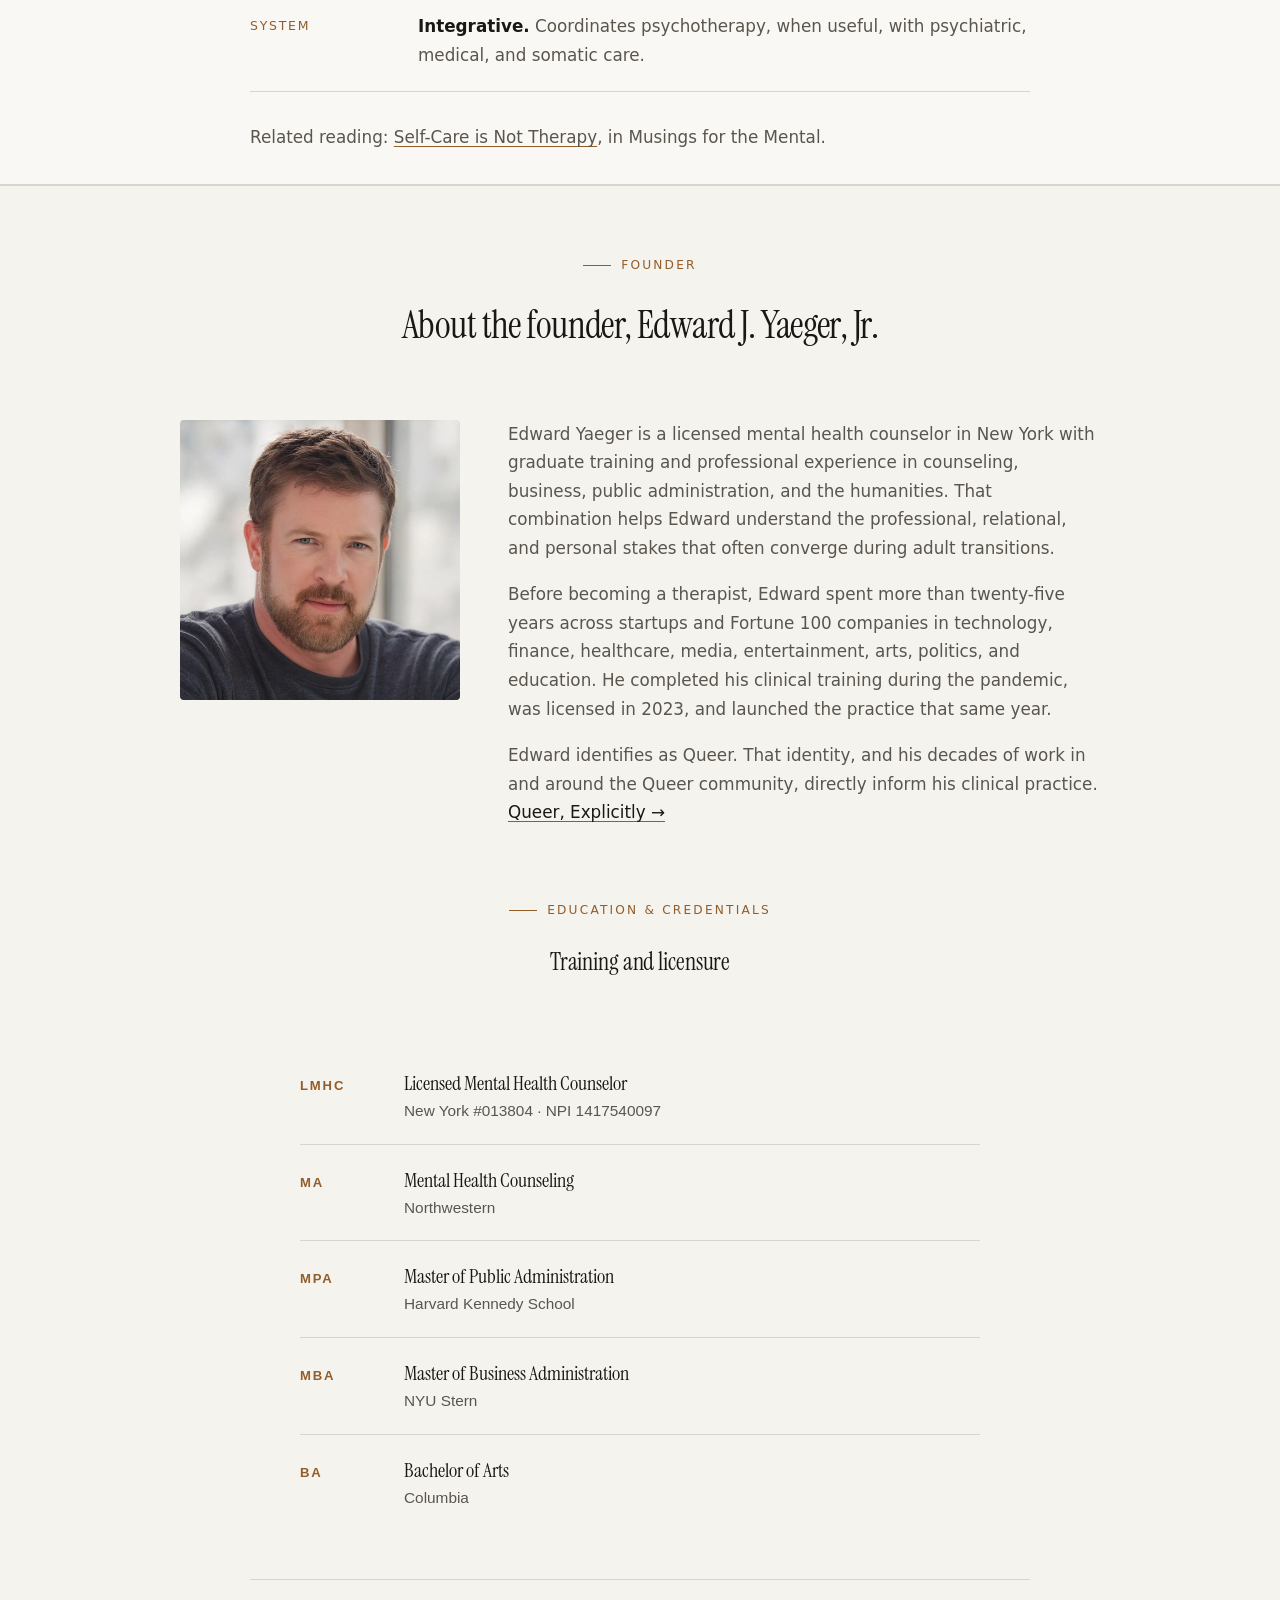
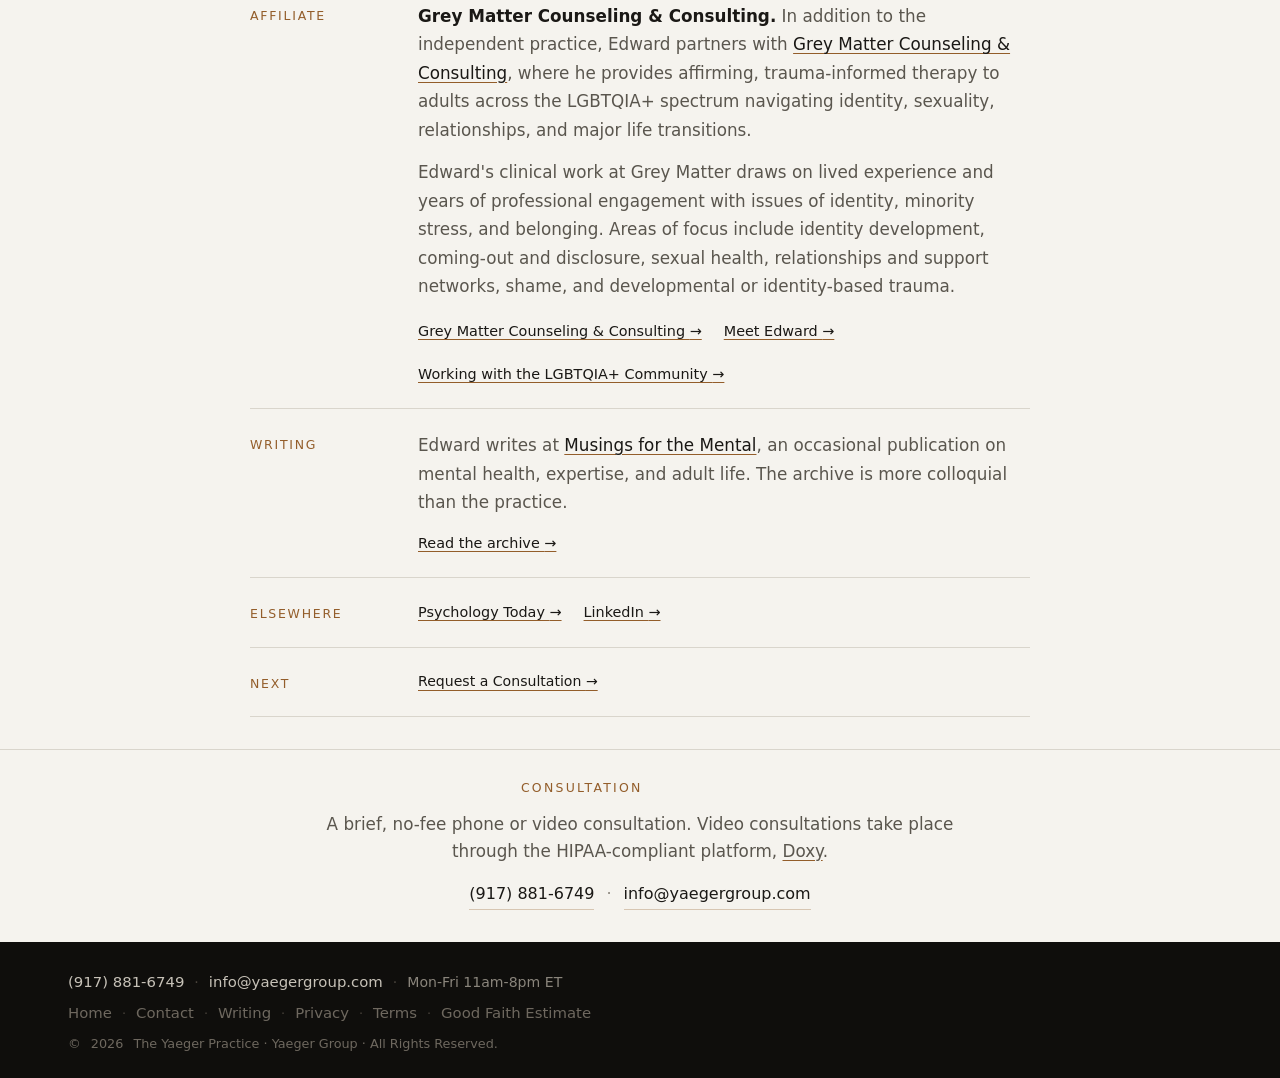
==== commit 3bd65f76: "Add contextual Substack links to About and Cost pages" ====
--- a/about.html
+++ b/about.html
@@ -205,6 +205,7 @@
             <dd><strong>Integrative.</strong> Coordinates psychotherapy, when useful, with psychiatric, medical, and somatic care.</dd>
           </div>
         </dl>
+        <p style="max-width: 780px; margin: 32px auto 0; color: var(--color-text-muted); font-size: 1.05rem; line-height: 1.65;">Related reading: <a href="https://edwardyaeger.substack.com/p/self-care-is-not-therapy" target="_blank" rel="noopener" style="color: inherit; text-decoration: underline; text-decoration-color: var(--color-primary); text-underline-offset: 3px;">Self-Care is Not Therapy</a>, in Musings for the Mental.</p>
       </div>
     </section>
 
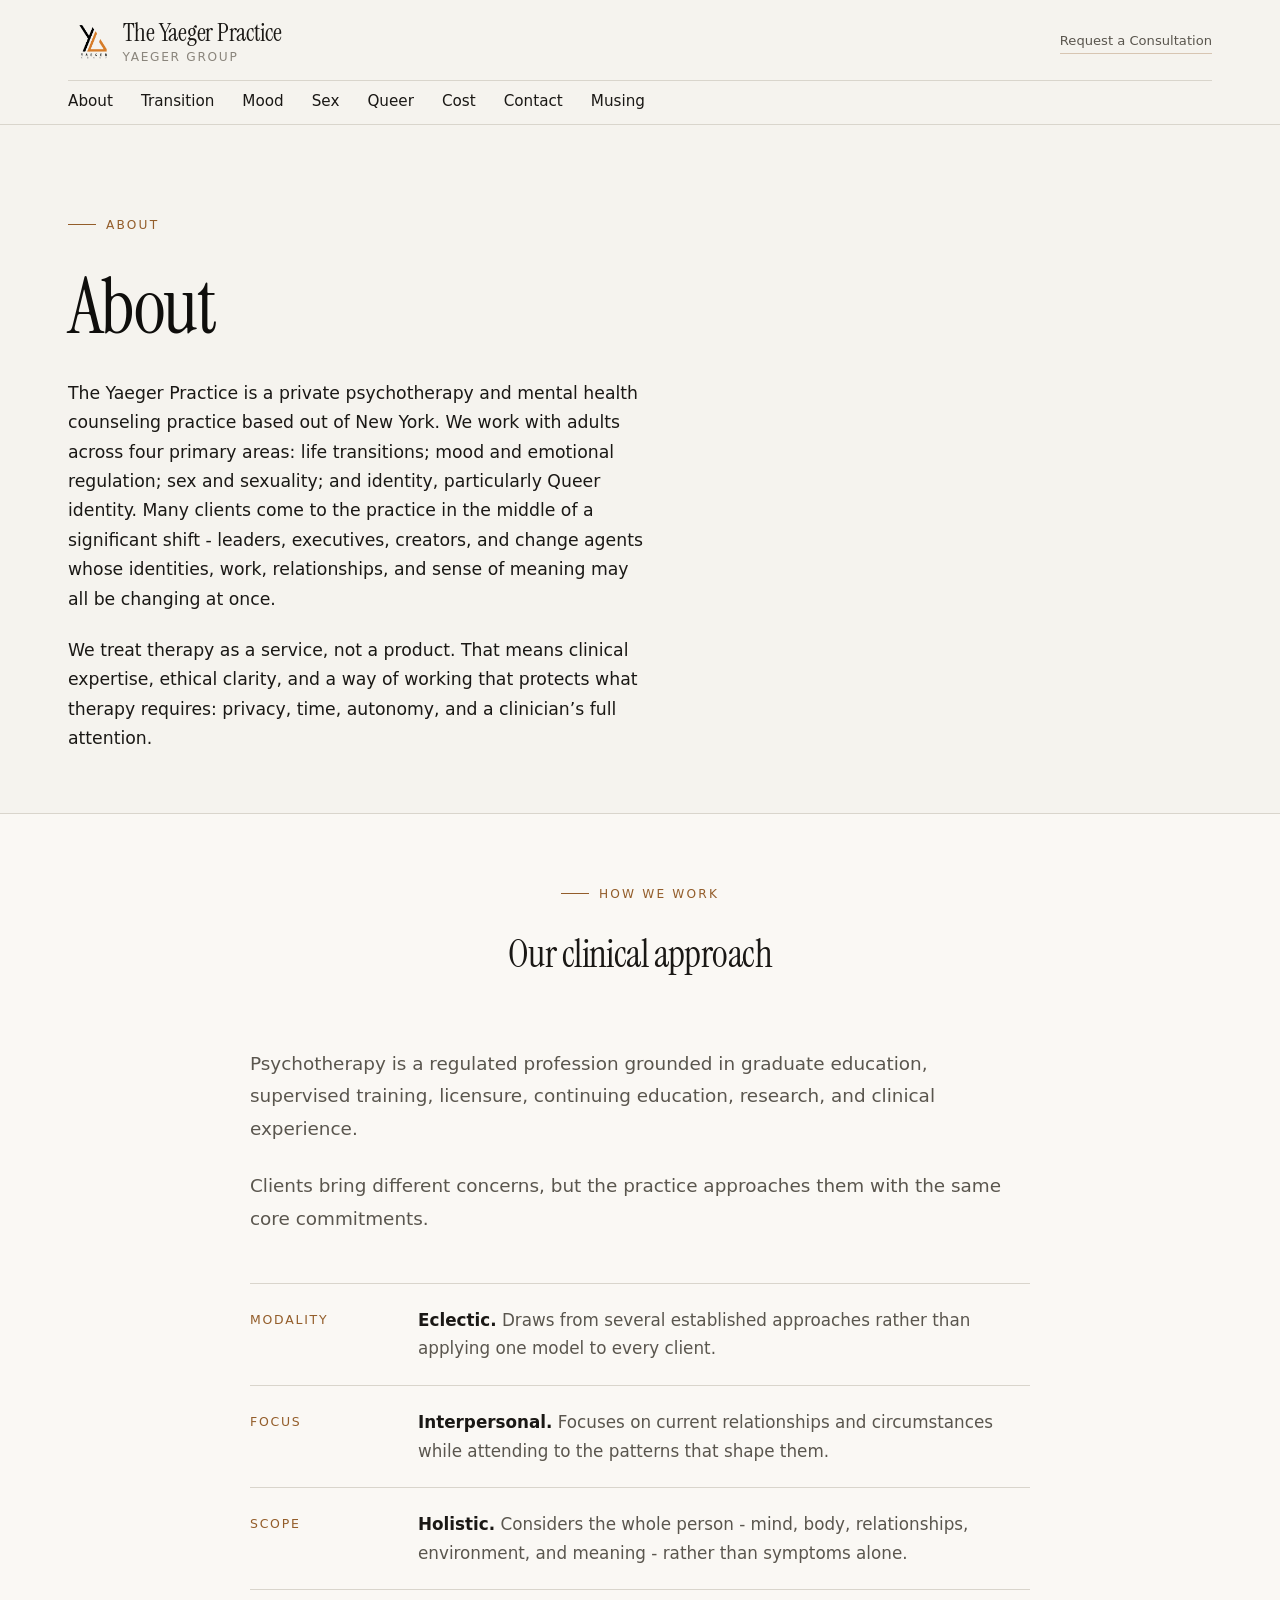
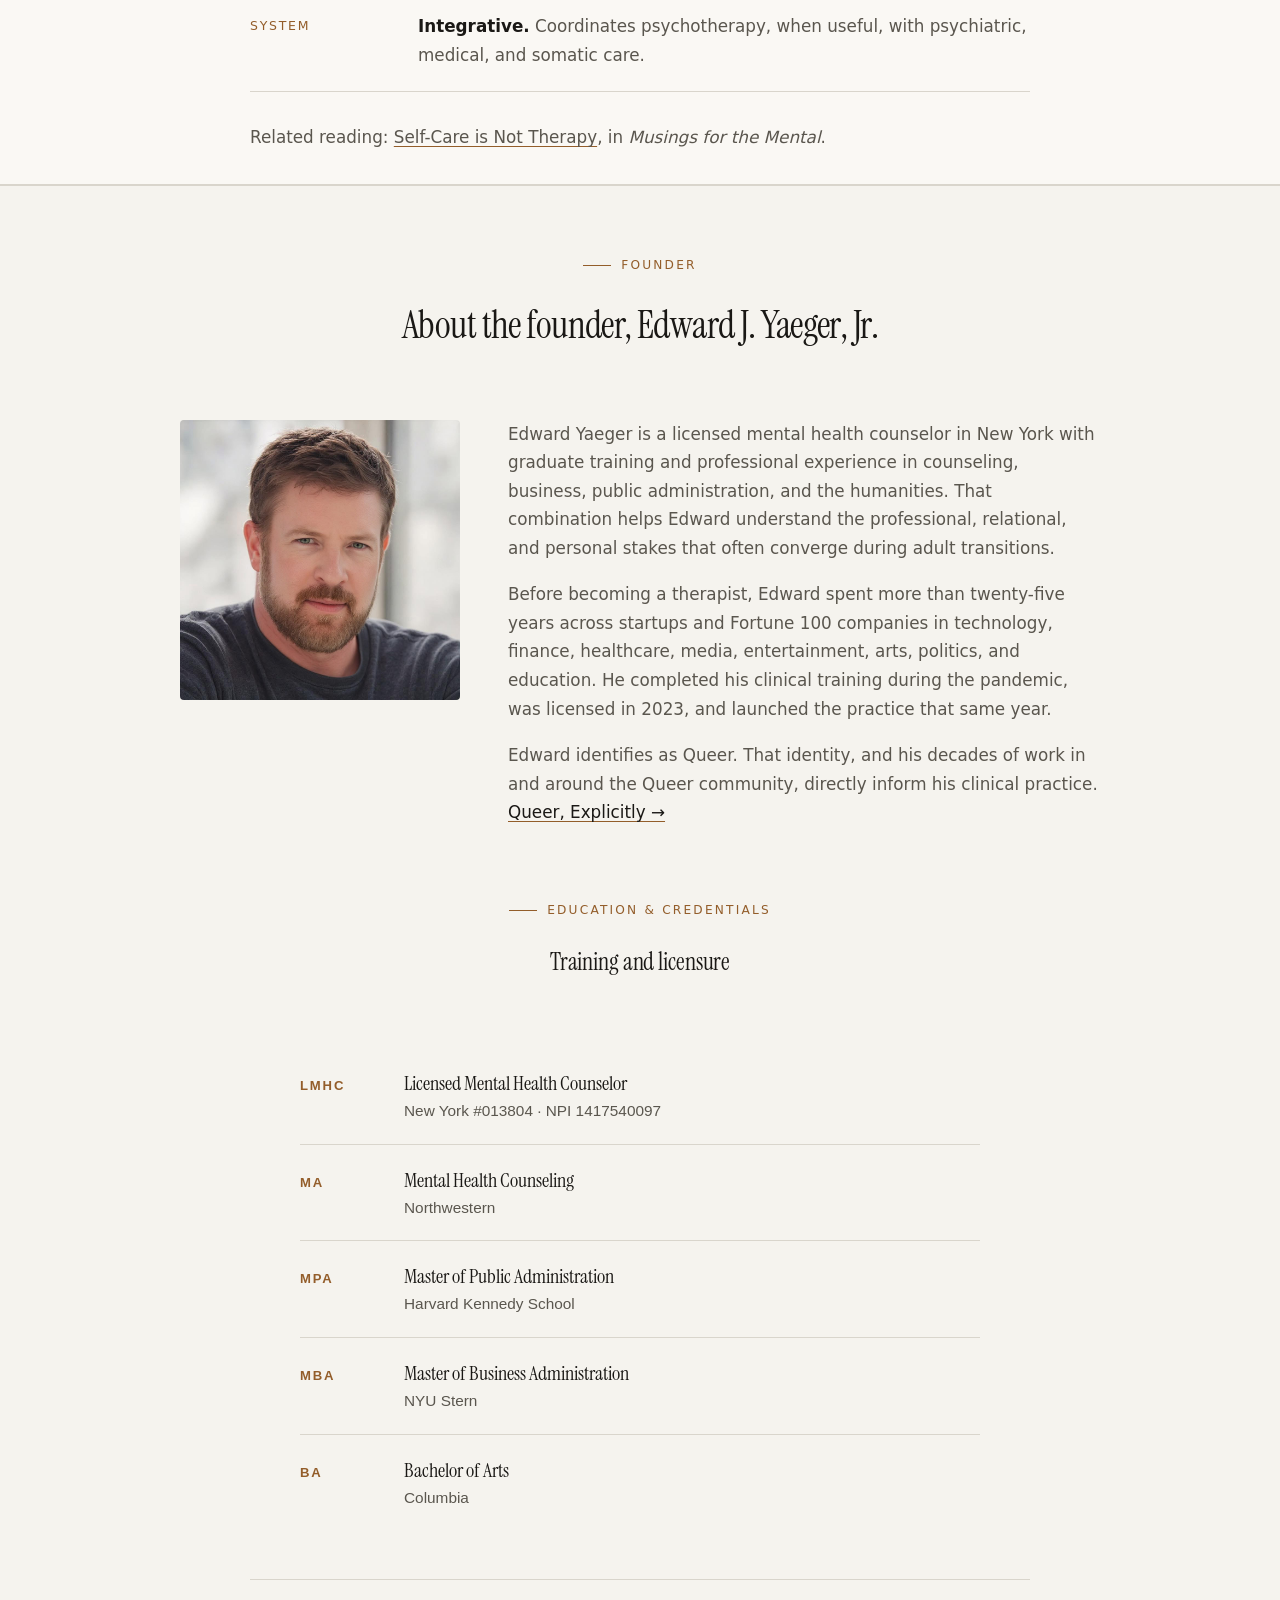
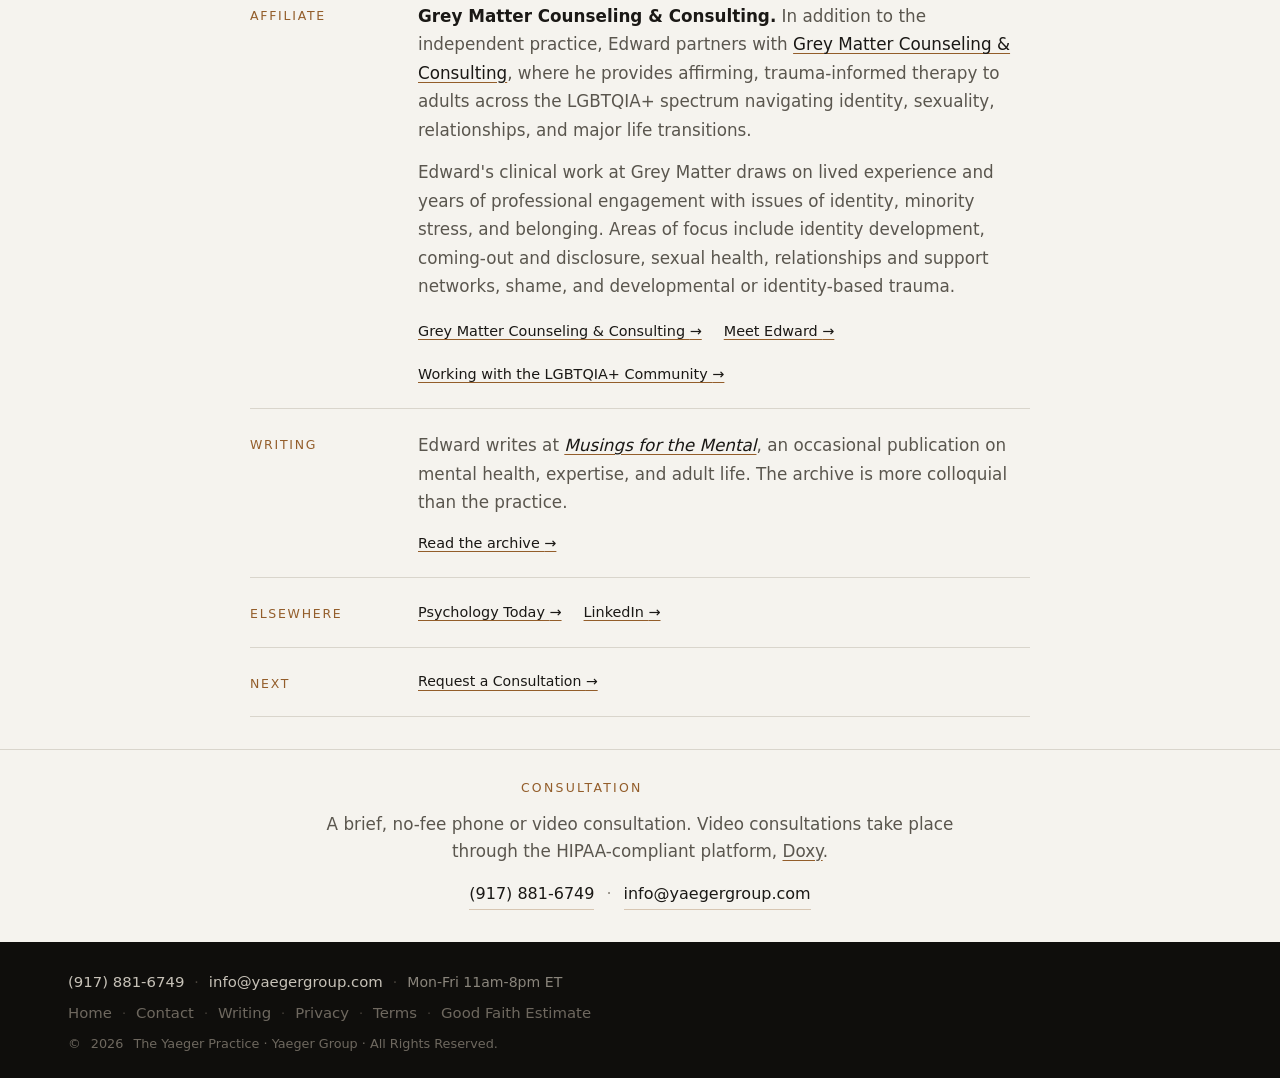
==== commit 9f6647db: "Italicize Musings for the Mental title" ====
--- a/about.html
+++ b/about.html
@@ -205,7 +205,7 @@
             <dd><strong>Integrative.</strong> Coordinates psychotherapy, when useful, with psychiatric, medical, and somatic care.</dd>
           </div>
         </dl>
-        <p style="max-width: 780px; margin: 32px auto 0; color: var(--color-text-muted); font-size: 1.05rem; line-height: 1.65;">Related reading: <a href="https://edwardyaeger.substack.com/p/self-care-is-not-therapy" target="_blank" rel="noopener" style="color: inherit; text-decoration: underline; text-decoration-color: var(--color-primary); text-underline-offset: 3px;">Self-Care is Not Therapy</a>, in Musings for the Mental.</p>
+        <p style="max-width: 780px; margin: 32px auto 0; color: var(--color-text-muted); font-size: 1.05rem; line-height: 1.65;">Related reading: <a href="https://edwardyaeger.substack.com/p/self-care-is-not-therapy" target="_blank" rel="noopener" style="color: inherit; text-decoration: underline; text-decoration-color: var(--color-primary); text-underline-offset: 3px;">Self-Care is Not Therapy</a>, in <cite>Musings for the Mental</cite>.</p>
       </div>
     </section>
 
@@ -280,7 +280,7 @@
         <div class="approach-writing-row" style="max-width: 780px; margin: 0 auto; display: grid; grid-template-columns: 140px 1fr; gap: 28px; padding: 22px 0; border-top: 1px solid var(--color-divider);">
           <span style="font-family: var(--font-body); font-size: 0.78rem; letter-spacing: 0.14em; text-transform: uppercase; color: var(--color-primary); font-weight: 500; padding-top: 4px;">Writing</span>
           <div style="font-size: 1.05rem; line-height: 1.7; color: var(--color-text-muted);">
-            <p style="margin: 0 0 14px;">Edward writes at <a href="musing.html" style="color: var(--color-text); text-decoration: underline; text-decoration-color: var(--color-primary); text-underline-offset: 3px;">Musings for the Mental</a>, an occasional publication on mental health, expertise, and adult life. The archive is more colloquial than the practice.</p>
+            <p style="margin: 0 0 14px;">Edward writes at <a href="musing.html" style="color: var(--color-text); text-decoration: underline; text-decoration-color: var(--color-primary); text-underline-offset: 3px;"><cite>Musings for the Mental</cite></a>, an occasional publication on mental health, expertise, and adult life. The archive is more colloquial than the practice.</p>
             <p style="margin: 0; font-size: 0.9rem;">
               <a href="https://edwardyaeger.substack.com/" target="_blank" rel="noopener" style="color: var(--color-text); text-decoration: underline; text-decoration-color: var(--color-primary); text-underline-offset: 3px;">Read the archive <span aria-hidden="true">&rarr;</span></a>
             </p>
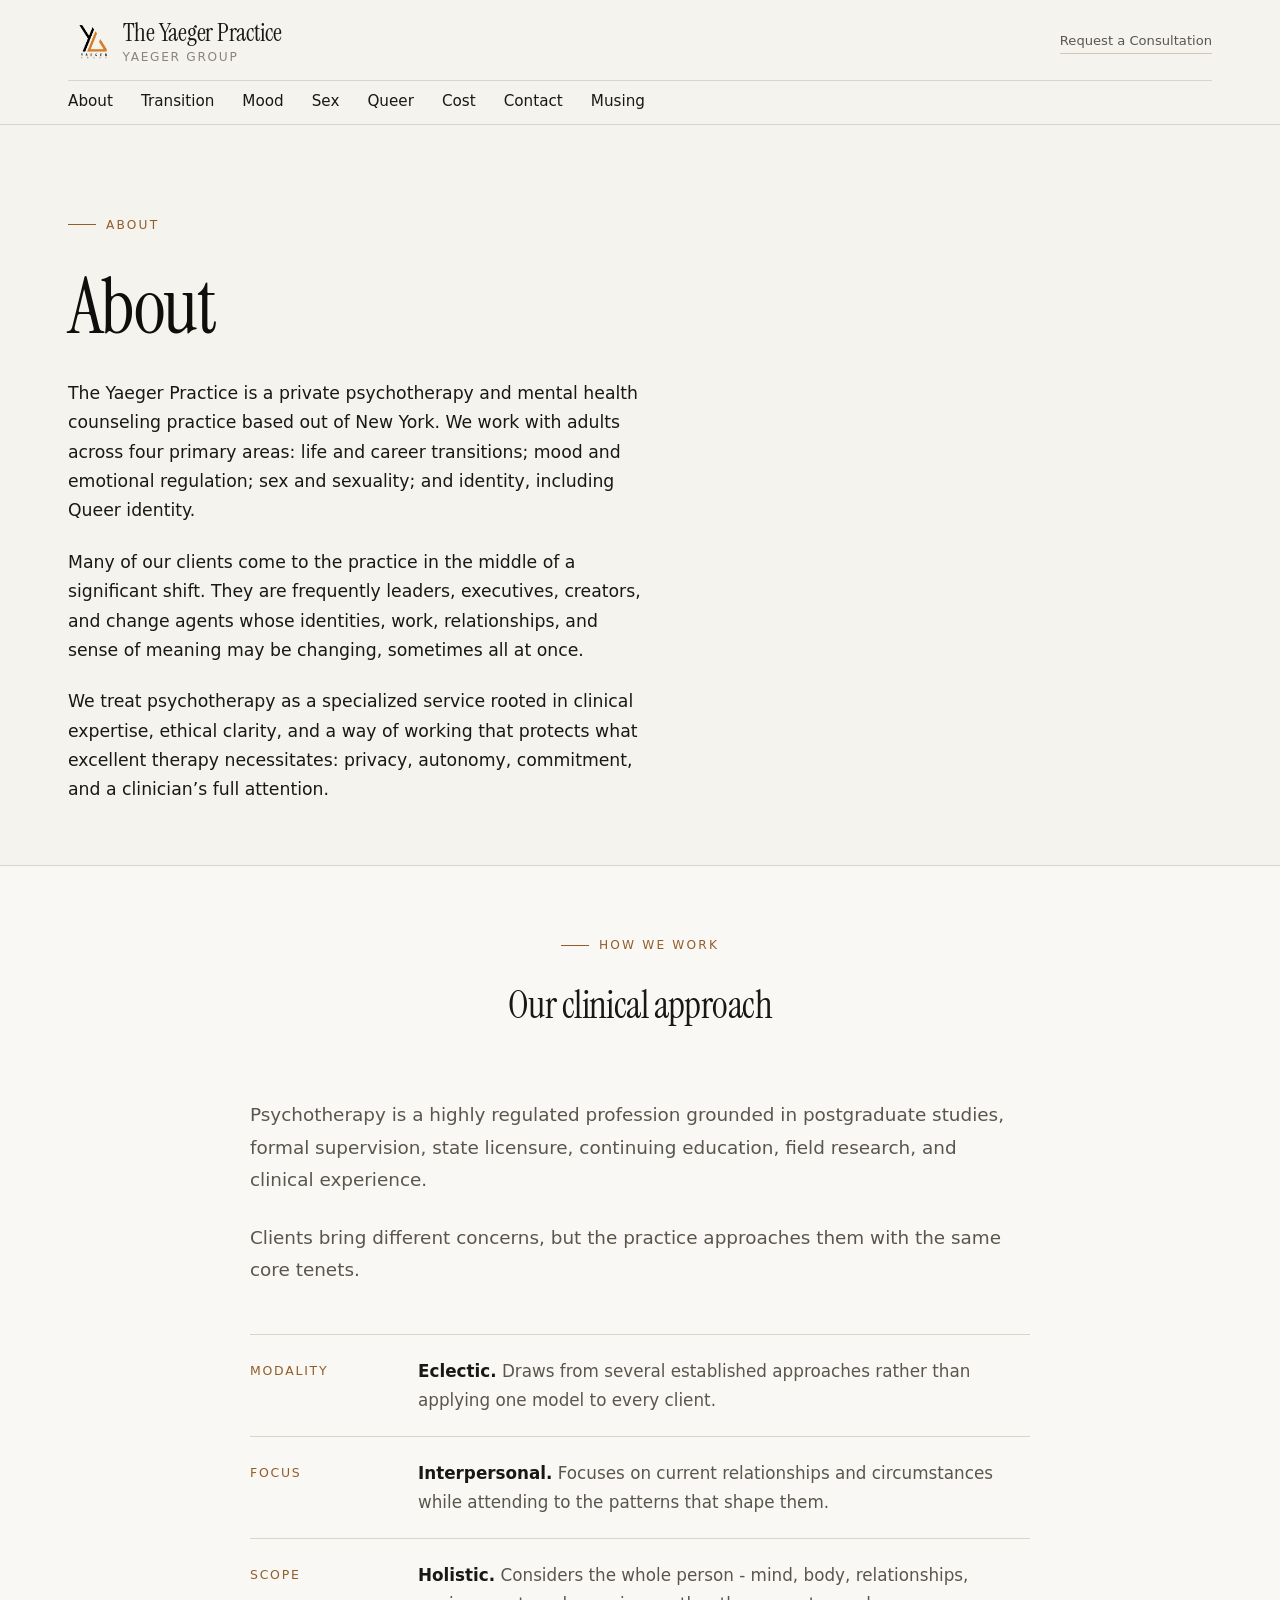
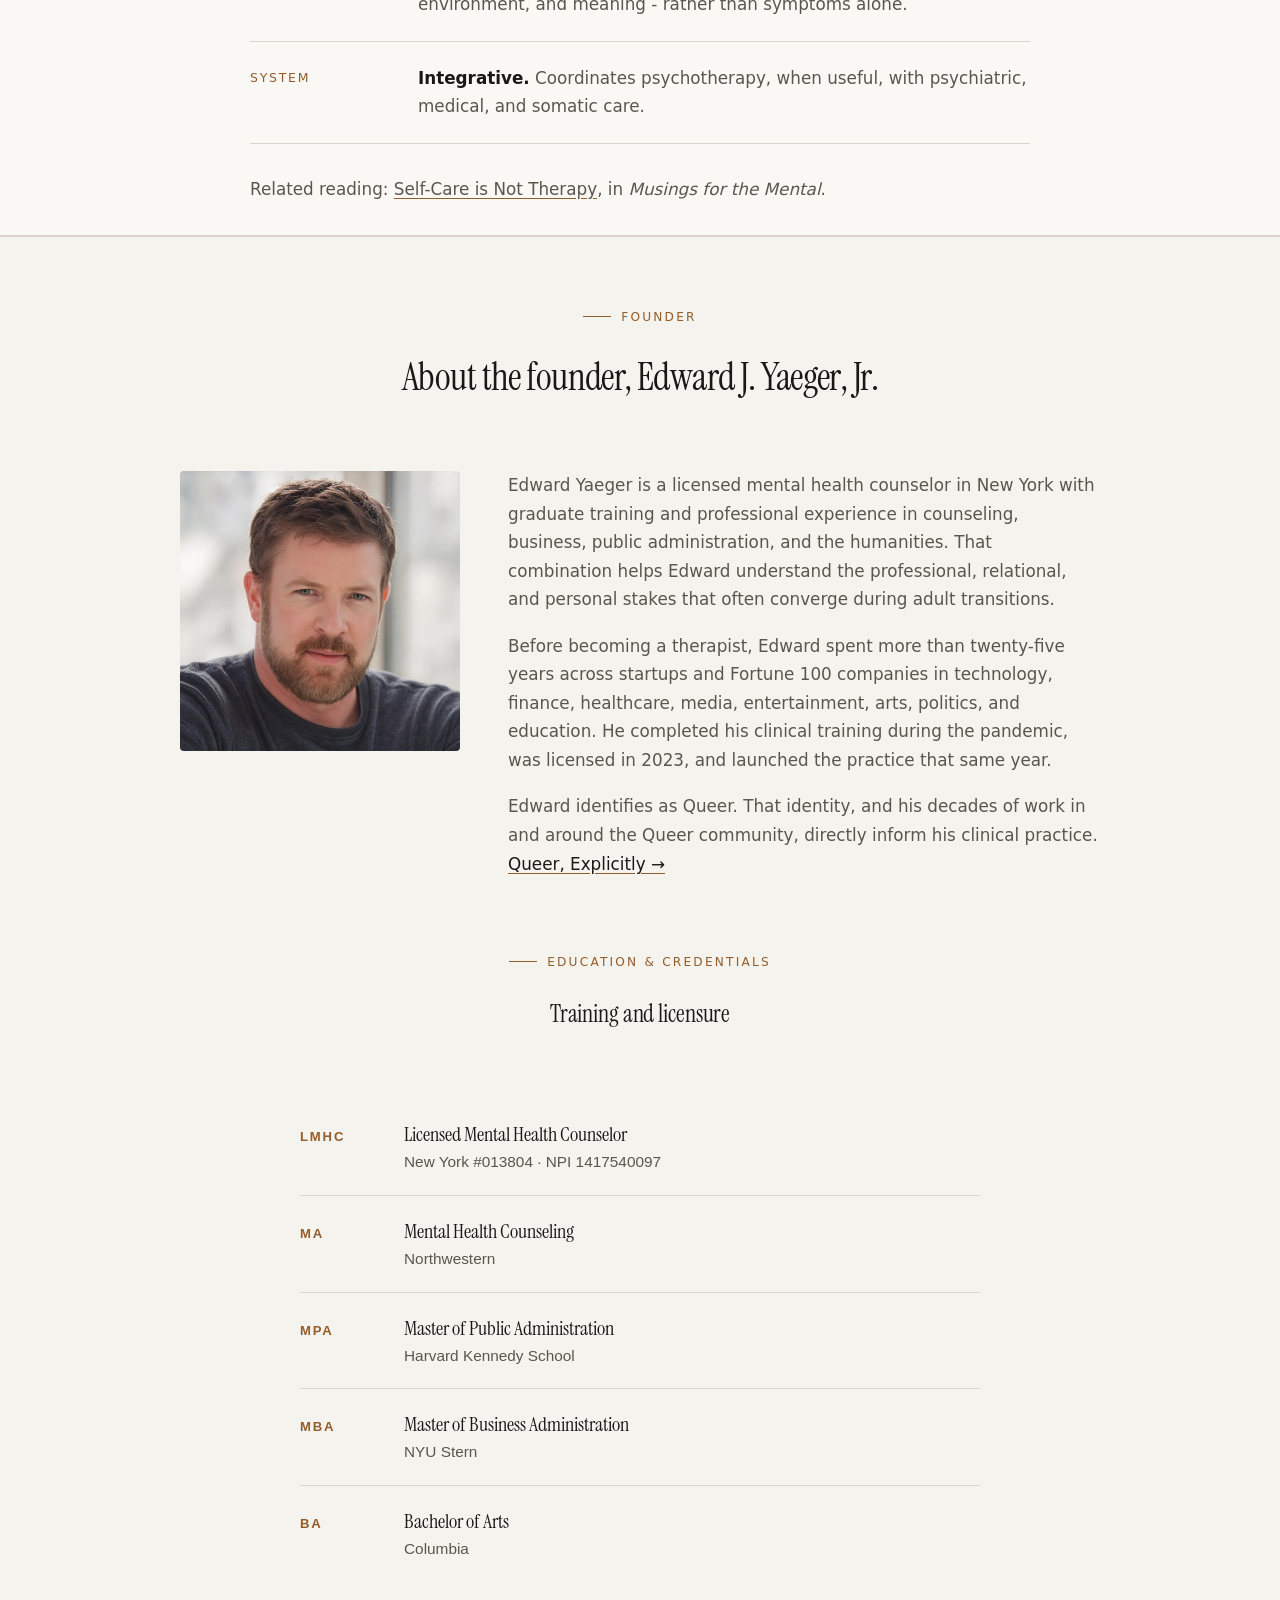
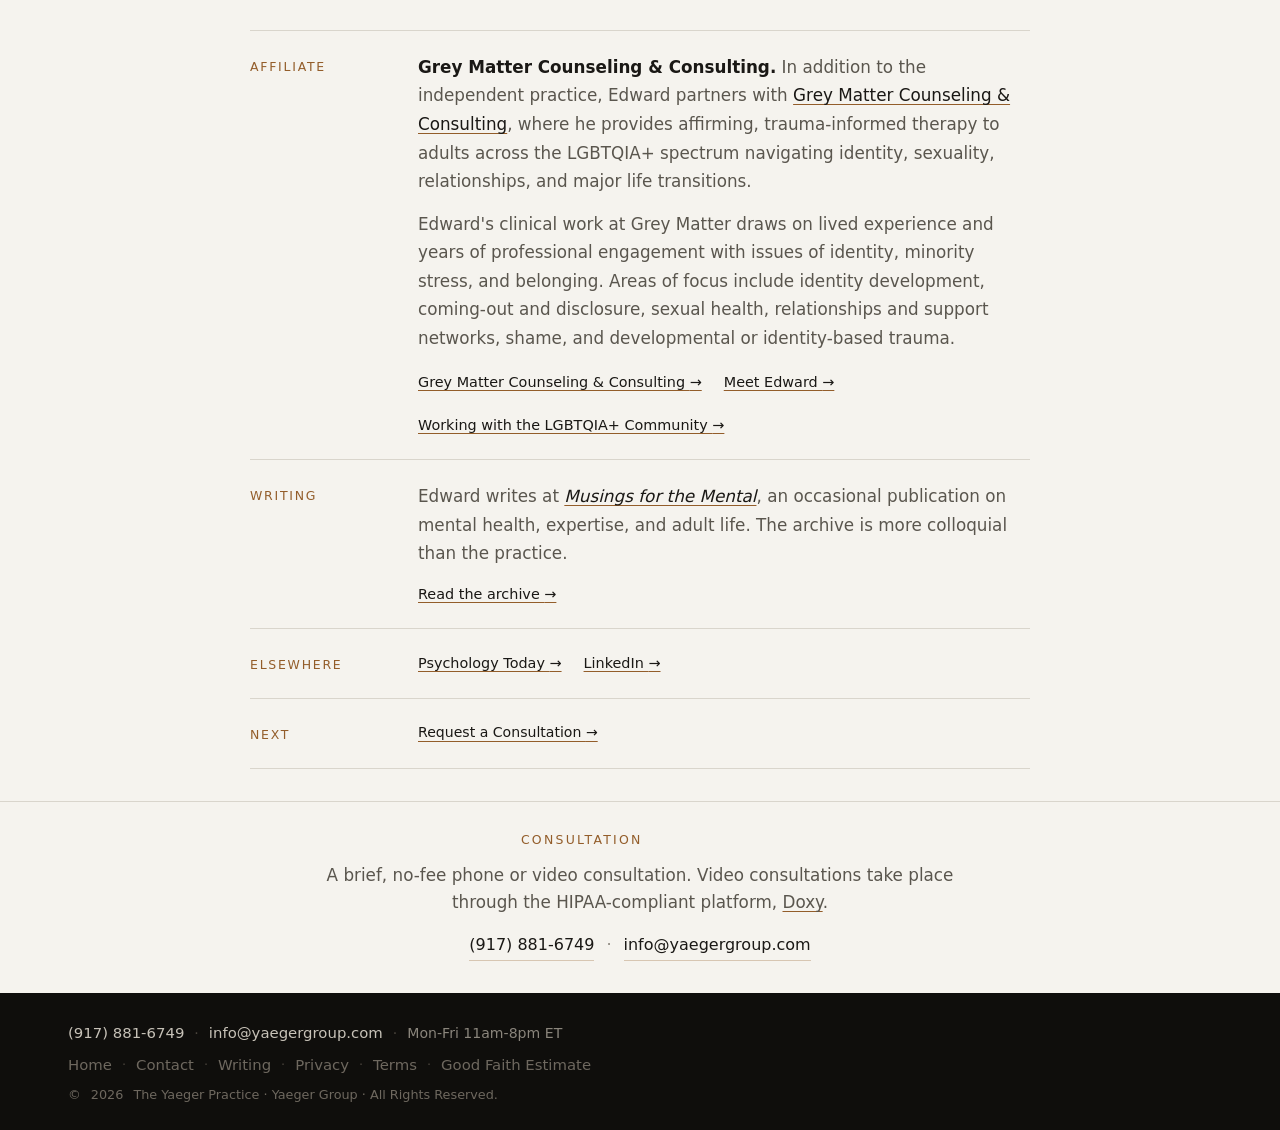
==== commit 173d77aa: "Update About page intro and clinical approach copy Co-authored-by: Perplexity <noreply@perplexity.ai" ====
--- a/about.html
+++ b/about.html
@@ -157,10 +157,13 @@
           <h1 id="about-heading">About</h1>
           <div class="about-bio" style="margin-top: 28px;">
             <p>
-              The Yaeger Practice is a private psychotherapy and mental health counseling practice based out of New York. We work with adults across four primary areas: life transitions; mood and emotional regulation; sex and sexuality; and identity, particularly Queer identity. Many clients come to the practice in the middle of a significant shift - leaders, executives, creators, and change agents whose identities, work, relationships, and sense of meaning may all be changing at once.
+              The Yaeger Practice is a private psychotherapy and mental health counseling practice based out of New York. We work with adults across four primary areas: life and career transitions; mood and emotional regulation; sex and sexuality; and identity, including Queer identity.
+            </p>
+            <p>
+              Many of our clients come to the practice in the middle of a significant shift. They are frequently leaders, executives, creators, and change agents whose identities, work, relationships, and sense of meaning may be changing, sometimes all at once.
             </p>
             <p style="margin-bottom: 0;">
-              We treat therapy as a service, not a product. That means clinical expertise, ethical clarity, and a way of working that protects what therapy requires: privacy, time, autonomy, and a clinician’s full attention.
+              We treat psychotherapy as a specialized service rooted in clinical expertise, ethical clarity, and a way of working that protects what excellent therapy necessitates: privacy, autonomy, commitment, and a clinician’s full attention.
             </p>
           </div>
         </div>
@@ -180,10 +183,10 @@
 
         <div class="approach-prose">
           <p>
-            Psychotherapy is a regulated profession grounded in graduate education, supervised training, licensure, continuing education, research, and clinical experience.
+            Psychotherapy is a highly regulated profession grounded in postgraduate studies, formal supervision, state licensure, continuing education, field research, and clinical experience.
           </p>
           <p>
-            Clients bring different concerns, but the practice approaches them with the same core commitments.
+            Clients bring different concerns, but the practice approaches them with the same core tenets.
           </p>
         </div>
 
